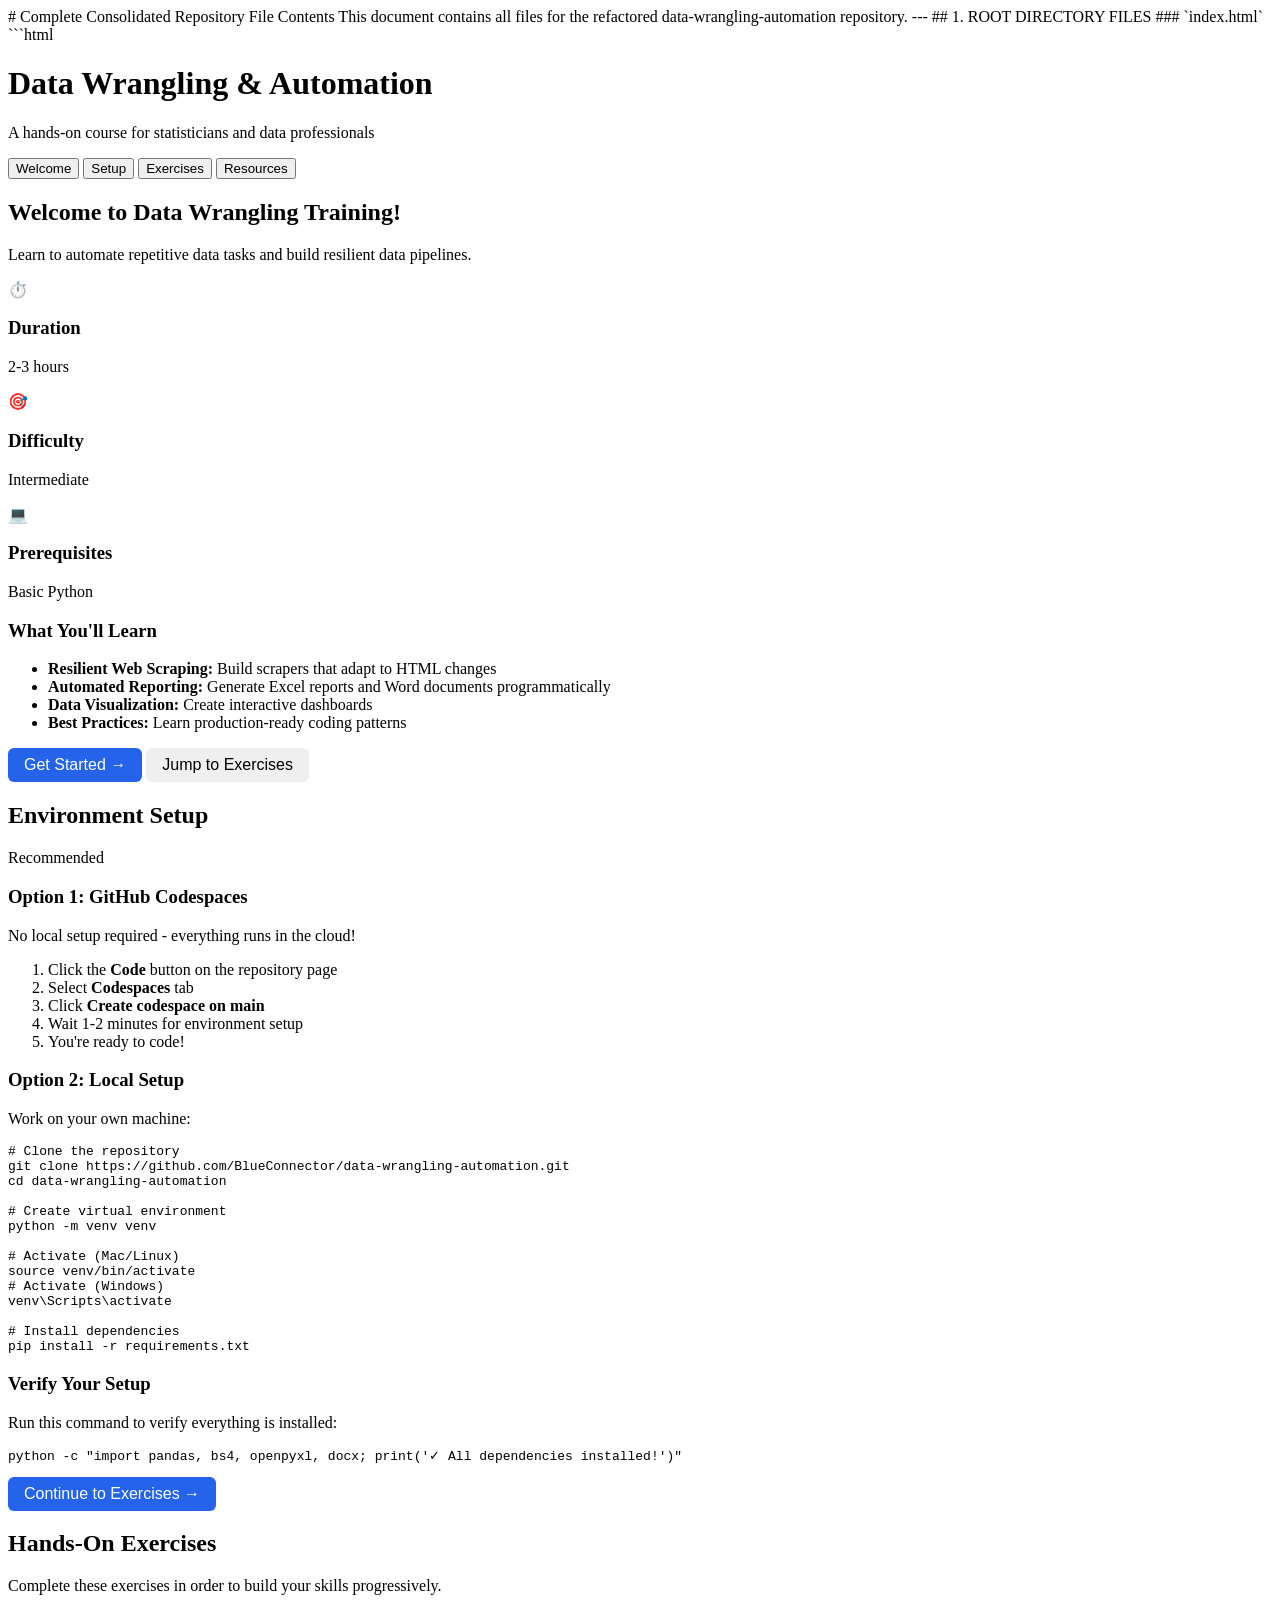
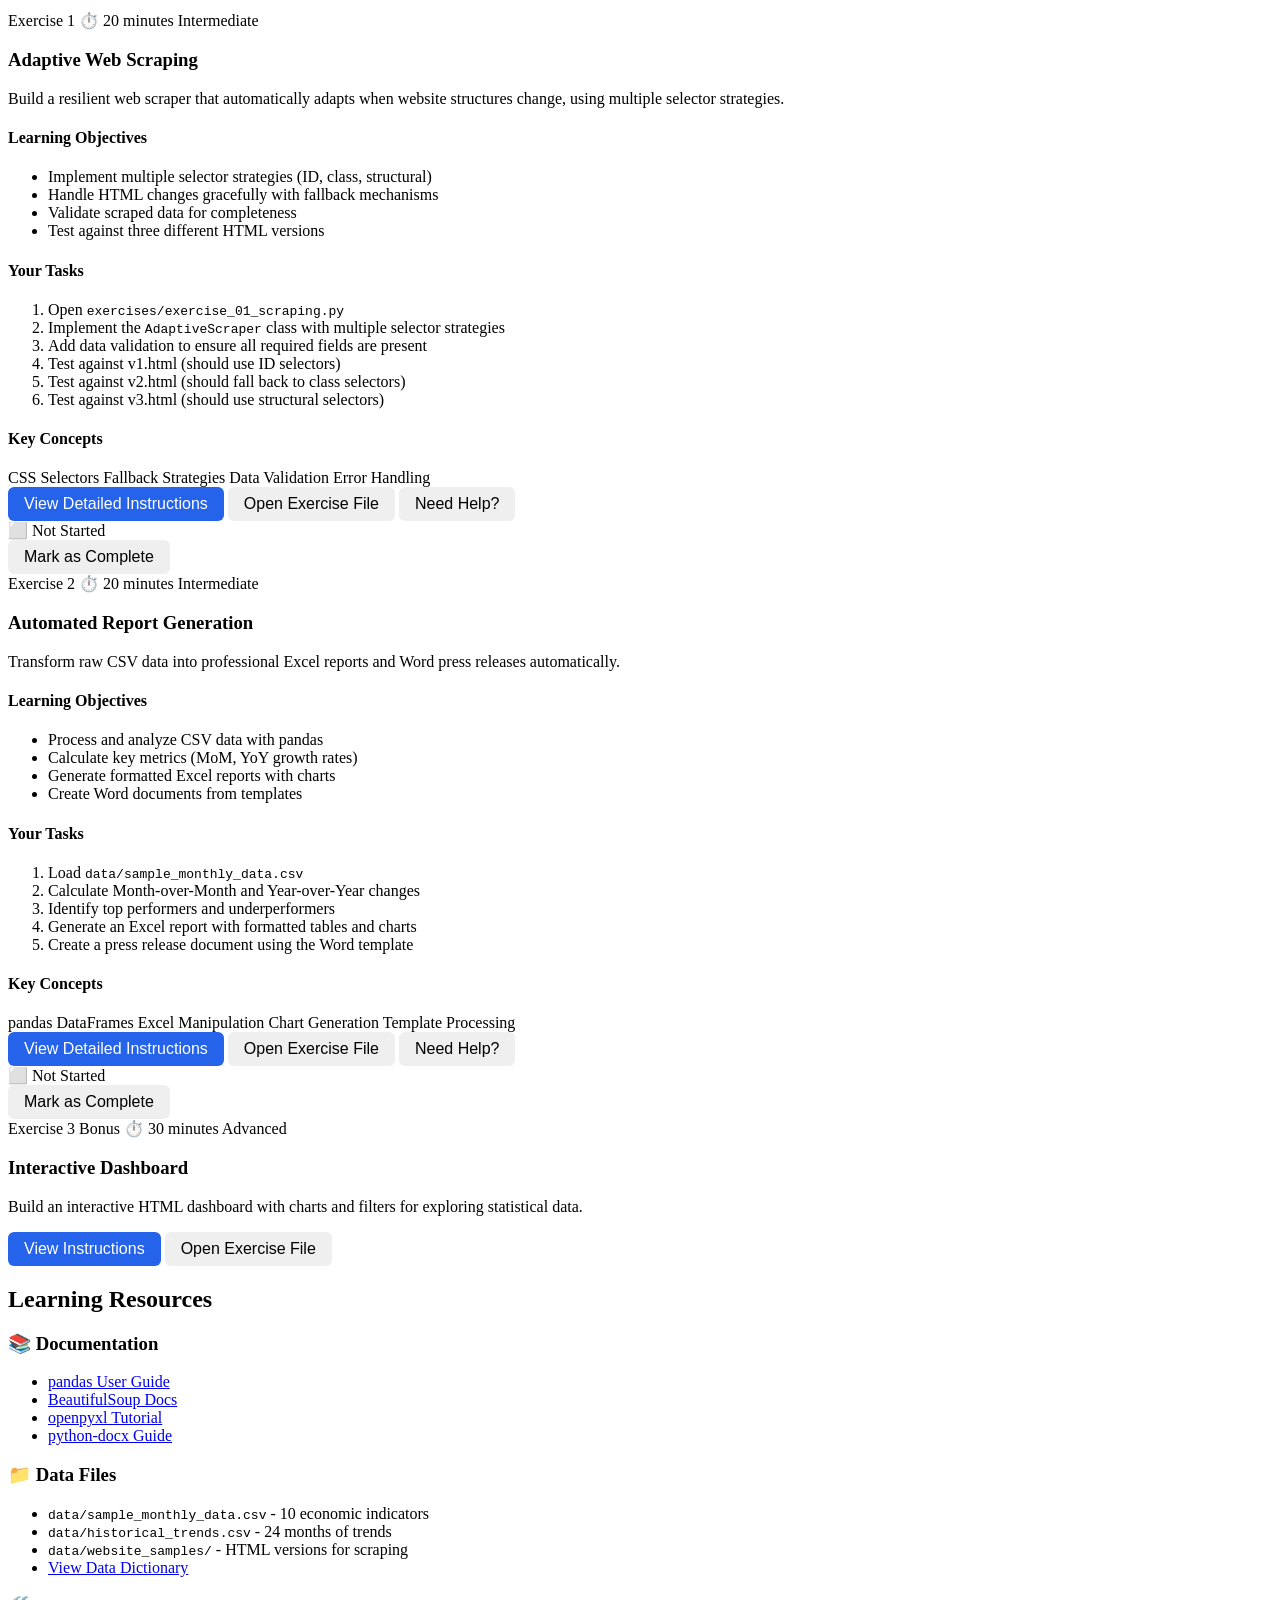
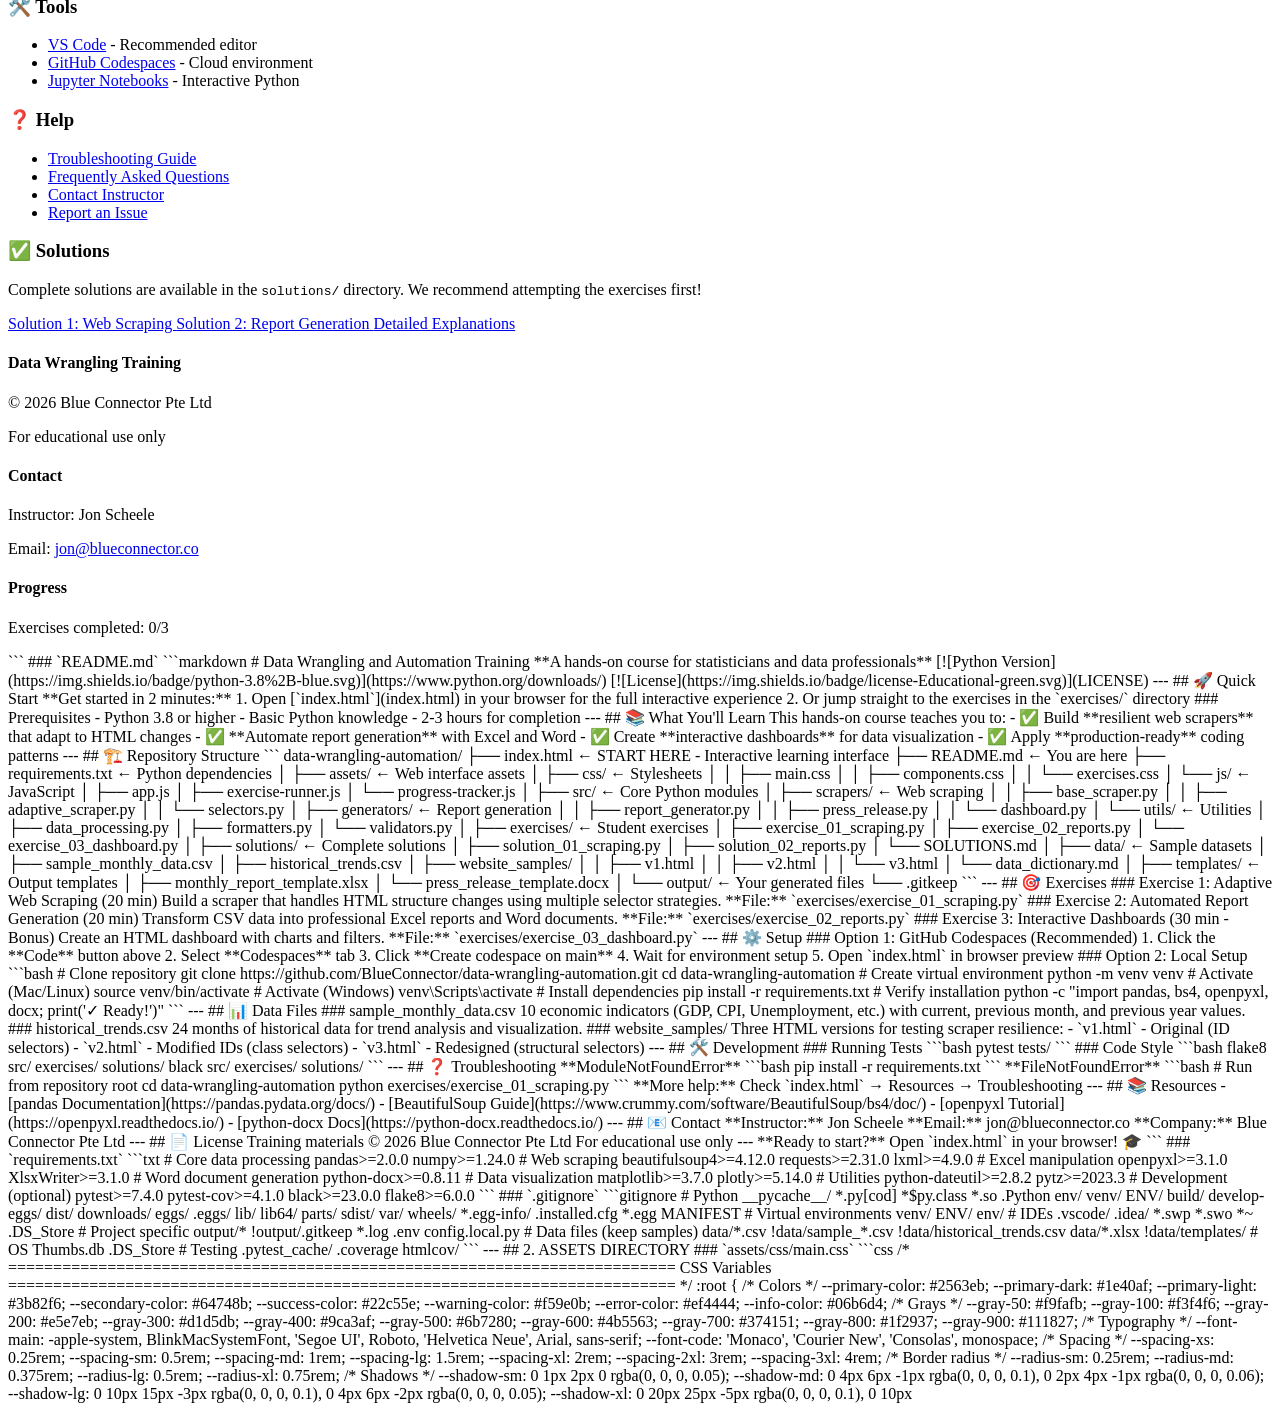
==== index.html @ 57c596ea "Updated file structure, added web page to walk through exercises" ====
# Complete Consolidated Repository File Contents

This document contains all files for the refactored data-wrangling-automation repository.

---

## 1. ROOT DIRECTORY FILES

### `index.html`
```html
<!DOCTYPE html>
<html lang="en">
<head>
    <meta charset="UTF-8">
    <meta name="viewport" content="width=device-width, initial-scale=1.0">
    <title>Data Wrangling Training | Blue Connector</title>
    <link rel="stylesheet" href="assets/css/main.css">
    <link rel="stylesheet" href="assets/css/components.css">
    <link rel="stylesheet" href="assets/css/exercises.css">
</head>
<body>
    <header class="header">
        <div class="container">
            <div class="header-content">
                <h1 class="header-title">Data Wrangling & Automation</h1>
                <p class="header-subtitle">A hands-on course for statisticians and data professionals</p>
            </div>
            <nav class="header-nav">
                <button class="nav-btn active" data-section="welcome">Welcome</button>
                <button class="nav-btn" data-section="setup">Setup</button>
                <button class="nav-btn" data-section="exercises">Exercises</button>
                <button class="nav-btn" data-section="resources">Resources</button>
            </nav>
        </div>
    </header>

    <main class="main-content">
        <div class="container">
            <!-- Welcome Section -->
            <section id="welcome" class="content-section active">
                <div class="welcome-hero">
                    <h2>Welcome to Data Wrangling Training!</h2>
                    <p class="lead">Learn to automate repetitive data tasks and build resilient data pipelines.</p>
                </div>

                <div class="info-cards">
                    <div class="info-card">
                        <div class="info-icon">⏱️</div>
                        <h3>Duration</h3>
                        <p>2-3 hours</p>
                    </div>
                    <div class="info-card">
                        <div class="info-icon">🎯</div>
                        <h3>Difficulty</h3>
                        <p>Intermediate</p>
                    </div>
                    <div class="info-card">
                        <div class="info-icon">💻</div>
                        <h3>Prerequisites</h3>
                        <p>Basic Python</p>
                    </div>
                </div>

                <div class="learning-objectives">
                    <h3>What You'll Learn</h3>
                    <ul>
                        <li><strong>Resilient Web Scraping:</strong> Build scrapers that adapt to HTML changes</li>
                        <li><strong>Automated Reporting:</strong> Generate Excel reports and Word documents programmatically</li>
                        <li><strong>Data Visualization:</strong> Create interactive dashboards</li>
                        <li><strong>Best Practices:</strong> Learn production-ready coding patterns</li>
                    </ul>
                </div>

                <div class="cta-buttons">
                    <button class="btn btn-primary" onclick="showSection('setup')">Get Started →</button>
                    <button class="btn btn-secondary" onclick="showSection('exercises')">Jump to Exercises</button>
                </div>
            </section>

            <!-- Setup Section -->
            <section id="setup" class="content-section">
                <h2>Environment Setup</h2>
                
                <div class="setup-options">
                    <div class="setup-card recommended">
                        <span class="badge">Recommended</span>
                        <h3>Option 1: GitHub Codespaces</h3>
                        <p>No local setup required - everything runs in the cloud!</p>
                        <ol>
                            <li>Click the <strong>Code</strong> button on the repository page</li>
                            <li>Select <strong>Codespaces</strong> tab</li>
                            <li>Click <strong>Create codespace on main</strong></li>
                            <li>Wait 1-2 minutes for environment setup</li>
                            <li>You're ready to code!</li>
                        </ol>
                    </div>

                    <div class="setup-card">
                        <h3>Option 2: Local Setup</h3>
                        <p>Work on your own machine:</p>
                        <div class="code-block">
                            <pre><code># Clone the repository
git clone https://github.com/BlueConnector/data-wrangling-automation.git
cd data-wrangling-automation

# Create virtual environment
python -m venv venv

# Activate (Mac/Linux)
source venv/bin/activate
# Activate (Windows)
venv\Scripts\activate

# Install dependencies
pip install -r requirements.txt</code></pre>
                        </div>
                    </div>
                </div>

                <div class="verification">
                    <h3>Verify Your Setup</h3>
                    <p>Run this command to verify everything is installed:</p>
                    <div class="code-block">
                        <pre><code>python -c "import pandas, bs4, openpyxl, docx; print('✓ All dependencies installed!')"</code></pre>
                    </div>
                </div>

                <button class="btn btn-primary" onclick="showSection('exercises')">Continue to Exercises →</button>
            </section>

            <!-- Exercises Section -->
            <section id="exercises" class="content-section">
                <h2>Hands-On Exercises</h2>
                <p class="section-intro">Complete these exercises in order to build your skills progressively.</p>

                <!-- Exercise 1 -->
                <div class="exercise-card" id="exercise-1">
                    <div class="exercise-header">
                        <div class="exercise-meta">
                            <span class="exercise-number">Exercise 1</span>
                            <span class="exercise-duration">⏱️ 20 minutes</span>
                            <span class="difficulty-badge intermediate">Intermediate</span>
                        </div>
                        <h3>Adaptive Web Scraping</h3>
                    </div>

                    <div class="exercise-body">
                        <p class="exercise-description">
                            Build a resilient web scraper that automatically adapts when website structures change, 
                            using multiple selector strategies.
                        </p>

                        <div class="learning-objectives-box">
                            <h4>Learning Objectives</h4>
                            <ul>
                                <li>Implement multiple selector strategies (ID, class, structural)</li>
                                <li>Handle HTML changes gracefully with fallback mechanisms</li>
                                <li>Validate scraped data for completeness</li>
                                <li>Test against three different HTML versions</li>
                            </ul>
                        </div>

                        <div class="exercise-steps">
                            <h4>Your Tasks</h4>
                            <ol>
                                <li>Open <code>exercises/exercise_01_scraping.py</code></li>
                                <li>Implement the <code>AdaptiveScraper</code> class with multiple selector strategies</li>
                                <li>Add data validation to ensure all required fields are present</li>
                                <li>Test against v1.html (should use ID selectors)</li>
                                <li>Test against v2.html (should fall back to class selectors)</li>
                                <li>Test against v3.html (should use structural selectors)</li>
                            </ol>
                        </div>

                        <div class="key-concepts">
                            <h4>Key Concepts</h4>
                            <div class="concept-tags">
                                <span class="concept-tag">CSS Selectors</span>
                                <span class="concept-tag">Fallback Strategies</span>
                                <span class="concept-tag">Data Validation</span>
                                <span class="concept-tag">Error Handling</span>
                            </div>
                        </div>

                        <div class="exercise-actions">
                            <button class="btn btn-primary" onclick="toggleExerciseDetails(1)">
                                View Detailed Instructions
                            </button>
                            <button class="btn btn-secondary" onclick="openFile('exercises/exercise_01_scraping.py')">
                                Open Exercise File
                            </button>
                            <button class="btn btn-ghost" onclick="showHints(1)">
                                Need Help?
                            </button>
                        </div>

                        <div class="exercise-details" id="exercise-1-details" style="display: none;">
                            <h4>Detailed Instructions</h4>
                            <p><strong>Step 1: Understanding the Problem</strong></p>
                            <p>Websites change their HTML structure frequently. Your scraper needs to handle these changes without breaking.</p>
                            
                            <p><strong>Step 2: Selector Hierarchy</strong></p>
                            <ul>
                                <li><strong>Primary:</strong> ID selectors (most specific, e.g., <code>#gdp-value</code>)</li>
                                <li><strong>Secondary:</strong> Class selectors (e.g., <code>.metric-value[data-metric="gdp"]</code>)</li>
                                <li><strong>Tertiary:</strong> Structural selectors (e.g., <code>table tr:nth-child(1) td:nth-child(2)</code>)</li>
                            </ul>

                            <p><strong>Step 3: Implementation Pattern</strong></p>
                            <div class="code-block">
                                <pre><code>for strategy in self.strategies:
    try:
        data = strategy.extract(soup)
        if self.validate(data):
            return data
    except Exception:
        continue
raise ValueError("All strategies failed")</code></pre>
                            </div>
                        </div>

                        <div class="hints-panel" id="hints-1" style="display: none;">
                            <h4>💡 Hints</h4>
                            <div class="hint">
                                <strong>Hint 1:</strong> Use BeautifulSoup's <code>select_one()</code> method for CSS selectors
                            </div>
                            <div class="hint">
                                <strong>Hint 2:</strong> Store strategies in a list and iterate through them
                            </div>
                            <div class="hint">
                                <strong>Hint 3:</strong> Validation should check that all required fields have non-empty values
                            </div>
                        </div>
                    </div>

                    <div class="exercise-footer">
                        <div class="progress-indicator">
                            <span class="status-icon">⬜</span>
                            <span class="status-text">Not Started</span>
                        </div>
                        <button class="btn btn-sm" onclick="markComplete(1)">Mark as Complete</button>
                    </div>
                </div>

                <!-- Exercise 2 -->
                <div class="exercise-card" id="exercise-2">
                    <div class="exercise-header">
                        <div class="exercise-meta">
                            <span class="exercise-number">Exercise 2</span>
                            <span class="exercise-duration">⏱️ 20 minutes</span>
                            <span class="difficulty-badge intermediate">Intermediate</span>
                        </div>
                        <h3>Automated Report Generation</h3>
                    </div>

                    <div class="exercise-body">
                        <p class="exercise-description">
                            Transform raw CSV data into professional Excel reports and Word press releases automatically.
                        </p>

                        <div class="learning-objectives-box">
                            <h4>Learning Objectives</h4>
                            <ul>
                                <li>Process and analyze CSV data with pandas</li>
                                <li>Calculate key metrics (MoM, YoY growth rates)</li>
                                <li>Generate formatted Excel reports with charts</li>
                                <li>Create Word documents from templates</li>
                            </ul>
                        </div>

                        <div class="exercise-steps">
                            <h4>Your Tasks</h4>
                            <ol>
                                <li>Load <code>data/sample_monthly_data.csv</code></li>
                                <li>Calculate Month-over-Month and Year-over-Year changes</li>
                                <li>Identify top performers and underperformers</li>
                                <li>Generate an Excel report with formatted tables and charts</li>
                                <li>Create a press release document using the Word template</li>
                            </ol>
                        </div>

                        <div class="key-concepts">
                            <h4>Key Concepts</h4>
                            <div class="concept-tags">
                                <span class="concept-tag">pandas DataFrames</span>
                                <span class="concept-tag">Excel Manipulation</span>
                                <span class="concept-tag">Chart Generation</span>
                                <span class="concept-tag">Template Processing</span>
                            </div>
                        </div>

                        <div class="exercise-actions">
                            <button class="btn btn-primary" onclick="toggleExerciseDetails(2)">
                                View Detailed Instructions
                            </button>
                            <button class="btn btn-secondary" onclick="openFile('exercises/exercise_02_reports.py')">
                                Open Exercise File
                            </button>
                            <button class="btn btn-ghost" onclick="showHints(2)">
                                Need Help?
                            </button>
                        </div>
                    </div>

                    <div class="exercise-footer">
                        <div class="progress-indicator">
                            <span class="status-icon">⬜</span>
                            <span class="status-text">Not Started</span>
                        </div>
                        <button class="btn btn-sm" onclick="markComplete(2)">Mark as Complete</button>
                    </div>
                </div>

                <!-- Exercise 3 (Bonus) -->
                <div class="exercise-card bonus" id="exercise-3">
                    <div class="exercise-header">
                        <div class="exercise-meta">
                            <span class="exercise-number">Exercise 3</span>
                            <span class="badge badge-bonus">Bonus</span>
                            <span class="exercise-duration">⏱️ 30 minutes</span>
                            <span class="difficulty-badge advanced">Advanced</span>
                        </div>
                        <h3>Interactive Dashboard</h3>
                    </div>

                    <div class="exercise-body">
                        <p class="exercise-description">
                            Build an interactive HTML dashboard with charts and filters for exploring statistical data.
                        </p>

                        <div class="exercise-actions">
                            <button class="btn btn-primary" onclick="toggleExerciseDetails(3)">
                                View Instructions
                            </button>
                            <button class="btn btn-secondary" onclick="openFile('exercises/exercise_03_dashboard.py')">
                                Open Exercise File
                            </button>
                        </div>
                    </div>
                </div>
            </section>

            <!-- Resources Section -->
            <section id="resources" class="content-section">
                <h2>Learning Resources</h2>

                <div class="resource-grid">
                    <div class="resource-card">
                        <h3>📚 Documentation</h3>
                        <ul>
                            <li><a href="https://pandas.pydata.org/docs/" target="_blank">pandas User Guide</a></li>
                            <li><a href="https://www.crummy.com/software/BeautifulSoup/bs4/doc/" target="_blank">BeautifulSoup Docs</a></li>
                            <li><a href="https://openpyxl.readthedocs.io/" target="_blank">openpyxl Tutorial</a></li>
                            <li><a href="https://python-docx.readthedocs.io/" target="_blank">python-docx Guide</a></li>
                        </ul>
                    </div>

                    <div class="resource-card">
                        <h3>📁 Data Files</h3>
                        <ul>
                            <li><code>data/sample_monthly_data.csv</code> - 10 economic indicators</li>
                            <li><code>data/historical_trends.csv</code> - 24 months of trends</li>
                            <li><code>data/website_samples/</code> - HTML versions for scraping</li>
                            <li><a href="#" onclick="showDataDictionary()">View Data Dictionary</a></li>
                        </ul>
                    </div>

                    <div class="resource-card">
                        <h3>🛠️ Tools</h3>
                        <ul>
                            <li><a href="https://code.visualstudio.com/" target="_blank">VS Code</a> - Recommended editor</li>
                            <li><a href="https://github.com/features/codespaces" target="_blank">GitHub Codespaces</a> - Cloud environment</li>
                            <li><a href="https://jupyter.org/" target="_blank">Jupyter Notebooks</a> - Interactive Python</li>
                        </ul>
                    </div>

                    <div class="resource-card">
                        <h3>❓ Help</h3>
                        <ul>
                            <li><a href="#" onclick="showTroubleshooting()">Troubleshooting Guide</a></li>
                            <li><a href="#" onclick="showFAQ()">Frequently Asked Questions</a></li>
                            <li><a href="mailto:jon@blueconnector.co">Contact Instructor</a></li>
                            <li><a href="https://github.com/BlueConnector/data-wrangling-automation/issues" target="_blank">Report an Issue</a></li>
                        </ul>
                    </div>
                </div>

                <div class="solutions-section">
                    <h3>✅ Solutions</h3>
                    <p>Complete solutions are available in the <code>solutions/</code> directory. We recommend attempting the exercises first!</p>
                    <div class="solution-links">
                        <a href="#" onclick="openFile('solutions/solution_01_scraping.py')" class="solution-link">
                            Solution 1: Web Scraping
                        </a>
                        <a href="#" onclick="openFile('solutions/solution_02_reports.py')" class="solution-link">
                            Solution 2: Report Generation
                        </a>
                        <a href="#" onclick="openFile('solutions/SOLUTIONS.md')" class="solution-link">
                            Detailed Explanations
                        </a>
                    </div>
                </div>
            </section>
        </div>
    </main>

    <footer class="footer">
        <div class="container">
            <div class="footer-content">
                <div class="footer-section">
                    <h4>Data Wrangling Training</h4>
                    <p>© 2026 Blue Connector Pte Ltd</p>
                    <p>For educational use only</p>
                </div>
                <div class="footer-section">
                    <h4>Contact</h4>
                    <p>Instructor: Jon Scheele</p>
                    <p>Email: <a href="mailto:jon@blueconnector.co">jon@blueconnector.co</a></p>
                </div>
                <div class="footer-section">
                    <h4>Progress</h4>
                    <div class="progress-summary" id="progress-summary">
                        <p>Exercises completed: <span id="completed-count">0</span>/3</p>
                    </div>
                </div>
            </div>
        </div>
    </footer>

    <script src="assets/js/app.js"></script>
    <script src="assets/js/exercise-runner.js"></script>
    <script src="assets/js/progress-tracker.js"></script>
</body>
</html>
```

### `README.md`
```markdown
# Data Wrangling and Automation Training

**A hands-on course for statisticians and data professionals**

[![Python Version](https://img.shields.io/badge/python-3.8%2B-blue.svg)](https://www.python.org/downloads/)
[![License](https://img.shields.io/badge/license-Educational-green.svg)](LICENSE)

---

## 🚀 Quick Start

**Get started in 2 minutes:**

1. Open [`index.html`](index.html) in your browser for the full interactive experience
2. Or jump straight to the exercises in the `exercises/` directory

### Prerequisites
- Python 3.8 or higher
- Basic Python knowledge
- 2-3 hours for completion

---

## 📚 What You'll Learn

This hands-on course teaches you to:

- ✅ Build **resilient web scrapers** that adapt to HTML changes
- ✅ **Automate report generation** with Excel and Word
- ✅ Create **interactive dashboards** for data visualization
- ✅ Apply **production-ready** coding patterns

---

## 🏗️ Repository Structure

```
data-wrangling-automation/
├── index.html              ← START HERE - Interactive learning interface
├── README.md               ← You are here
├── requirements.txt        ← Python dependencies
│
├── assets/                 ← Web interface assets
│   ├── css/               ← Stylesheets
│   │   ├── main.css
│   │   ├── components.css
│   │   └── exercises.css
│   └── js/                ← JavaScript
│       ├── app.js
│       ├── exercise-runner.js
│       └── progress-tracker.js
│
├── src/                    ← Core Python modules
│   ├── scrapers/          ← Web scraping
│   │   ├── base_scraper.py
│   │   ├── adaptive_scraper.py
│   │   └── selectors.py
│   ├── generators/        ← Report generation
│   │   ├── report_generator.py
│   │   ├── press_release.py
│   │   └── dashboard.py
│   └── utils/             ← Utilities
│       ├── data_processing.py
│       ├── formatters.py
│       └── validators.py
│
├── exercises/              ← Student exercises
│   ├── exercise_01_scraping.py
│   ├── exercise_02_reports.py
│   └── exercise_03_dashboard.py
│
├── solutions/              ← Complete solutions
│   ├── solution_01_scraping.py
│   ├── solution_02_reports.py
│   └── SOLUTIONS.md
│
├── data/                   ← Sample datasets
│   ├── sample_monthly_data.csv
│   ├── historical_trends.csv
│   ├── website_samples/
│   │   ├── v1.html
│   │   ├── v2.html
│   │   └── v3.html
│   └── data_dictionary.md
│
├── templates/              ← Output templates
│   ├── monthly_report_template.xlsx
│   └── press_release_template.docx
│
└── output/                 ← Your generated files
    └── .gitkeep
```

---

## 🎯 Exercises

### Exercise 1: Adaptive Web Scraping (20 min)
Build a scraper that handles HTML structure changes using multiple selector strategies.

**File:** `exercises/exercise_01_scraping.py`

### Exercise 2: Automated Report Generation (20 min)
Transform CSV data into professional Excel reports and Word documents.

**File:** `exercises/exercise_02_reports.py`

### Exercise 3: Interactive Dashboards (30 min - Bonus)
Create an HTML dashboard with charts and filters.

**File:** `exercises/exercise_03_dashboard.py`

---

## ⚙️ Setup

### Option 1: GitHub Codespaces (Recommended)

1. Click the **Code** button above
2. Select **Codespaces** tab
3. Click **Create codespace on main**
4. Wait for environment setup
5. Open `index.html` in browser preview

### Option 2: Local Setup

```bash
# Clone repository
git clone https://github.com/BlueConnector/data-wrangling-automation.git
cd data-wrangling-automation

# Create virtual environment
python -m venv venv

# Activate (Mac/Linux)
source venv/bin/activate
# Activate (Windows)
venv\Scripts\activate

# Install dependencies
pip install -r requirements.txt

# Verify installation
python -c "import pandas, bs4, openpyxl, docx; print('✓ Ready!')"
```

---

## 📊 Data Files

### sample_monthly_data.csv
10 economic indicators (GDP, CPI, Unemployment, etc.) with current, previous month, and previous year values.

### historical_trends.csv
24 months of historical data for trend analysis and visualization.

### website_samples/
Three HTML versions for testing scraper resilience:
- `v1.html` - Original (ID selectors)
- `v2.html` - Modified IDs (class selectors)
- `v3.html` - Redesigned (structural selectors)

---

## 🛠️ Development

### Running Tests
```bash
pytest tests/
```

### Code Style
```bash
flake8 src/ exercises/ solutions/
black src/ exercises/ solutions/
```

---

## ❓ Troubleshooting

**ModuleNotFoundError**
```bash
pip install -r requirements.txt
```

**FileNotFoundError**
```bash
# Run from repository root
cd data-wrangling-automation
python exercises/exercise_01_scraping.py
```

**More help:** Check `index.html` → Resources → Troubleshooting

---

## 📚 Resources

- [pandas Documentation](https://pandas.pydata.org/docs/)
- [BeautifulSoup Guide](https://www.crummy.com/software/BeautifulSoup/bs4/doc/)
- [openpyxl Tutorial](https://openpyxl.readthedocs.io/)
- [python-docx Docs](https://python-docx.readthedocs.io/)

---

## 📧 Contact

**Instructor:** Jon Scheele  
**Email:** jon@blueconnector.co  
**Company:** Blue Connector Pte Ltd

---

## 📄 License

Training materials © 2026 Blue Connector Pte Ltd  
For educational use only

---

**Ready to start?** Open `index.html` in your browser! 🎓
```

### `requirements.txt`
```txt
# Core data processing
pandas>=2.0.0
numpy>=1.24.0

# Web scraping
beautifulsoup4>=4.12.0
requests>=2.31.0
lxml>=4.9.0

# Excel manipulation
openpyxl>=3.1.0
XlsxWriter>=3.1.0

# Word document generation
python-docx>=0.8.11

# Data visualization
matplotlib>=3.7.0
plotly>=5.14.0

# Utilities
python-dateutil>=2.8.2
pytz>=2023.3

# Development (optional)
pytest>=7.4.0
pytest-cov>=4.1.0
black>=23.0.0
flake8>=6.0.0
```

### `.gitignore`
```gitignore
# Python
__pycache__/
*.py[cod]
*$py.class
*.so
.Python
env/
venv/
ENV/
build/
develop-eggs/
dist/
downloads/
eggs/
.eggs/
lib/
lib64/
parts/
sdist/
var/
wheels/
*.egg-info/
.installed.cfg
*.egg
MANIFEST

# Virtual environments
venv/
ENV/
env/

# IDEs
.vscode/
.idea/
*.swp
*.swo
*~
.DS_Store

# Project specific
output/*
!output/.gitkeep
*.log
.env
config.local.py

# Data files (keep samples)
data/*.csv
!data/sample_*.csv
!data/historical_trends.csv
data/*.xlsx
!data/templates/

# OS
Thumbs.db
.DS_Store

# Testing
.pytest_cache/
.coverage
htmlcov/
```

---

## 2. ASSETS DIRECTORY

### `assets/css/main.css`
```css
/* ==========================================================================
   CSS Variables
   ========================================================================== */

:root {
    /* Colors */
    --primary-color: #2563eb;
    --primary-dark: #1e40af;
    --primary-light: #3b82f6;
    --secondary-color: #64748b;
    --success-color: #22c55e;
    --warning-color: #f59e0b;
    --error-color: #ef4444;
    --info-color: #06b6d4;
    
    /* Grays */
    --gray-50: #f9fafb;
    --gray-100: #f3f4f6;
    --gray-200: #e5e7eb;
    --gray-300: #d1d5db;
    --gray-400: #9ca3af;
    --gray-500: #6b7280;
    --gray-600: #4b5563;
    --gray-700: #374151;
    --gray-800: #1f2937;
    --gray-900: #111827;
    
    /* Typography */
    --font-main: -apple-system, BlinkMacSystemFont, 'Segoe UI', Roboto, 'Helvetica Neue', Arial, sans-serif;
    --font-code: 'Monaco', 'Courier New', 'Consolas', monospace;
    
    /* Spacing */
    --spacing-xs: 0.25rem;
    --spacing-sm: 0.5rem;
    --spacing-md: 1rem;
    --spacing-lg: 1.5rem;
    --spacing-xl: 2rem;
    --spacing-2xl: 3rem;
    --spacing-3xl: 4rem;
    
    /* Border radius */
    --radius-sm: 0.25rem;
    --radius-md: 0.375rem;
    --radius-lg: 0.5rem;
    --radius-xl: 0.75rem;
    
    /* Shadows */
    --shadow-sm: 0 1px 2px 0 rgba(0, 0, 0, 0.05);
    --shadow-md: 0 4px 6px -1px rgba(0, 0, 0, 0.1), 0 2px 4px -1px rgba(0, 0, 0, 0.06);
    --shadow-lg: 0 10px 15px -3px rgba(0, 0, 0, 0.1), 0 4px 6px -2px rgba(0, 0, 0, 0.05);
    --shadow-xl: 0 20px 25px -5px rgba(0, 0, 0, 0.1), 0 10px
---- assets/css/main.css ----
/* ==========================================================================
   CSS Variables
   ========================================================================== */

:root {
    /* Colors */
    --primary-color: #2563eb;
    --primary-dark: #1e40af;
    --primary-light: #3b82f6;
    --secondary-color: #64748b;
    --success-color: #22c55e;
    --warning-color: #f59e0b;
    --error-color: #ef4444;
    --info-color: #06b6d4;
    
    /* Grays */
    --gray-50: #f9fafb;
    --gray-100: #f3f4f6;
    --gray-200: #e5e7eb;
    --gray-300: #d1d5db;
    --gray-400: #9ca3af;
    --gray-500: #6b7280;
    --gray-600: #4b5563;
    --gray-700: #374151;
    --gray-800: #1f2937;
    --gray-900: #111827;
    
    /* Typography */
    --font-main: -apple-system, BlinkMacSystemFont, 'Segoe UI', Roboto, 'Helvetica Neue', Arial, sans-serif;
    --font-code: 'Monaco', 'Courier New', 'Consolas', monospace;
    
    /* Spacing */
    --spacing-xs: 0.25rem;
    --spacing-sm: 0.5rem;
    --spacing-md: 1rem;
    --spacing-lg: 1.5rem;
    --spacing-xl: 2rem;
    --spacing-2xl: 3rem;
    --spacing-3xl: 4rem;
    
    /* Border radius */
    --radius-sm: 0.25rem;
    --radius-md: 0.375rem;
    --radius-lg: 0.5rem;
    --radius-xl: 0.75rem;
    
    /* Shadows */
    --shadow-sm: 0 1px 2px 0 rgba(0, 0, 0, 0.05);
    --shadow-md: 0 4px 6px -1px rgba(0, 0, 0, 0.1), 0 2px 4px -1px rgba(0, 0, 0, 0.06);
    --shadow-lg: 0 10px 15px -3px rgba(0, 0, 0, 0.1), 0 4px 6px -2px rgba(0, 0, 0, 0.05);
    --shadow-xl: 0 20px 25px -5px rgba(0, 0, 0, 0.1), 0 10px
---- assets/css/components.css ----
/* Reusable components */

/* Buttons */
.btn {
    display: inline-block;
    padding: 0.5rem 1rem;
    border: none;
    border-radius: var(--radius-md);
    cursor: pointer;
    font-size: 1rem;
    text-decoration: none;
    transition: all 0.2s;
}

.btn-primary {
    background-color: var(--primary-color);
    color: white;
}

.btn-primary:hover {
    background-color: var(--primary-dark);
}

/* Cards */
.card {
    background: white;
    border-radius: var(--radius-lg);
    box-shadow: var(--shadow-md);
    padding: 1.5rem;
    margin-bottom: 1rem;
}

/* Navigation */
.nav {
    display: flex;
    gap: 1rem;
    margin-bottom: 2rem;
}
---- assets/css/exercises.css ----
/* Exercise-specific styles */

/* Exercise container */
.exercise-container {
    max-width: 800px;
    margin: 0 auto;
}

/* Code editor */
.code-editor {
    border: 1px solid #ddd;
    border-radius: var(--radius-md);
    font-family: 'Monaco', monospace;
    padding: 1rem;
    min-height: 200px;
    margin: 1rem 0;
}

/* Output area */
.output-area {
    background: #f8f9fa;
    border: 1px solid #ddd;
    border-radius: var(--radius-md);
    padding: 1rem;
    margin: 1rem 0;
    font-family: 'Monaco', monospace;
    white-space: pre-wrap;
}

/* Progress indicators */
.progress-bar {
    width: 100%;
    height: 8px;
    background: #e5e7eb;
    border-radius: var(--radius-sm);
    overflow: hidden;
}

.progress-fill {
    height: 100%;
    background: var(--primary-color);
    transition: width 0.3s;
}
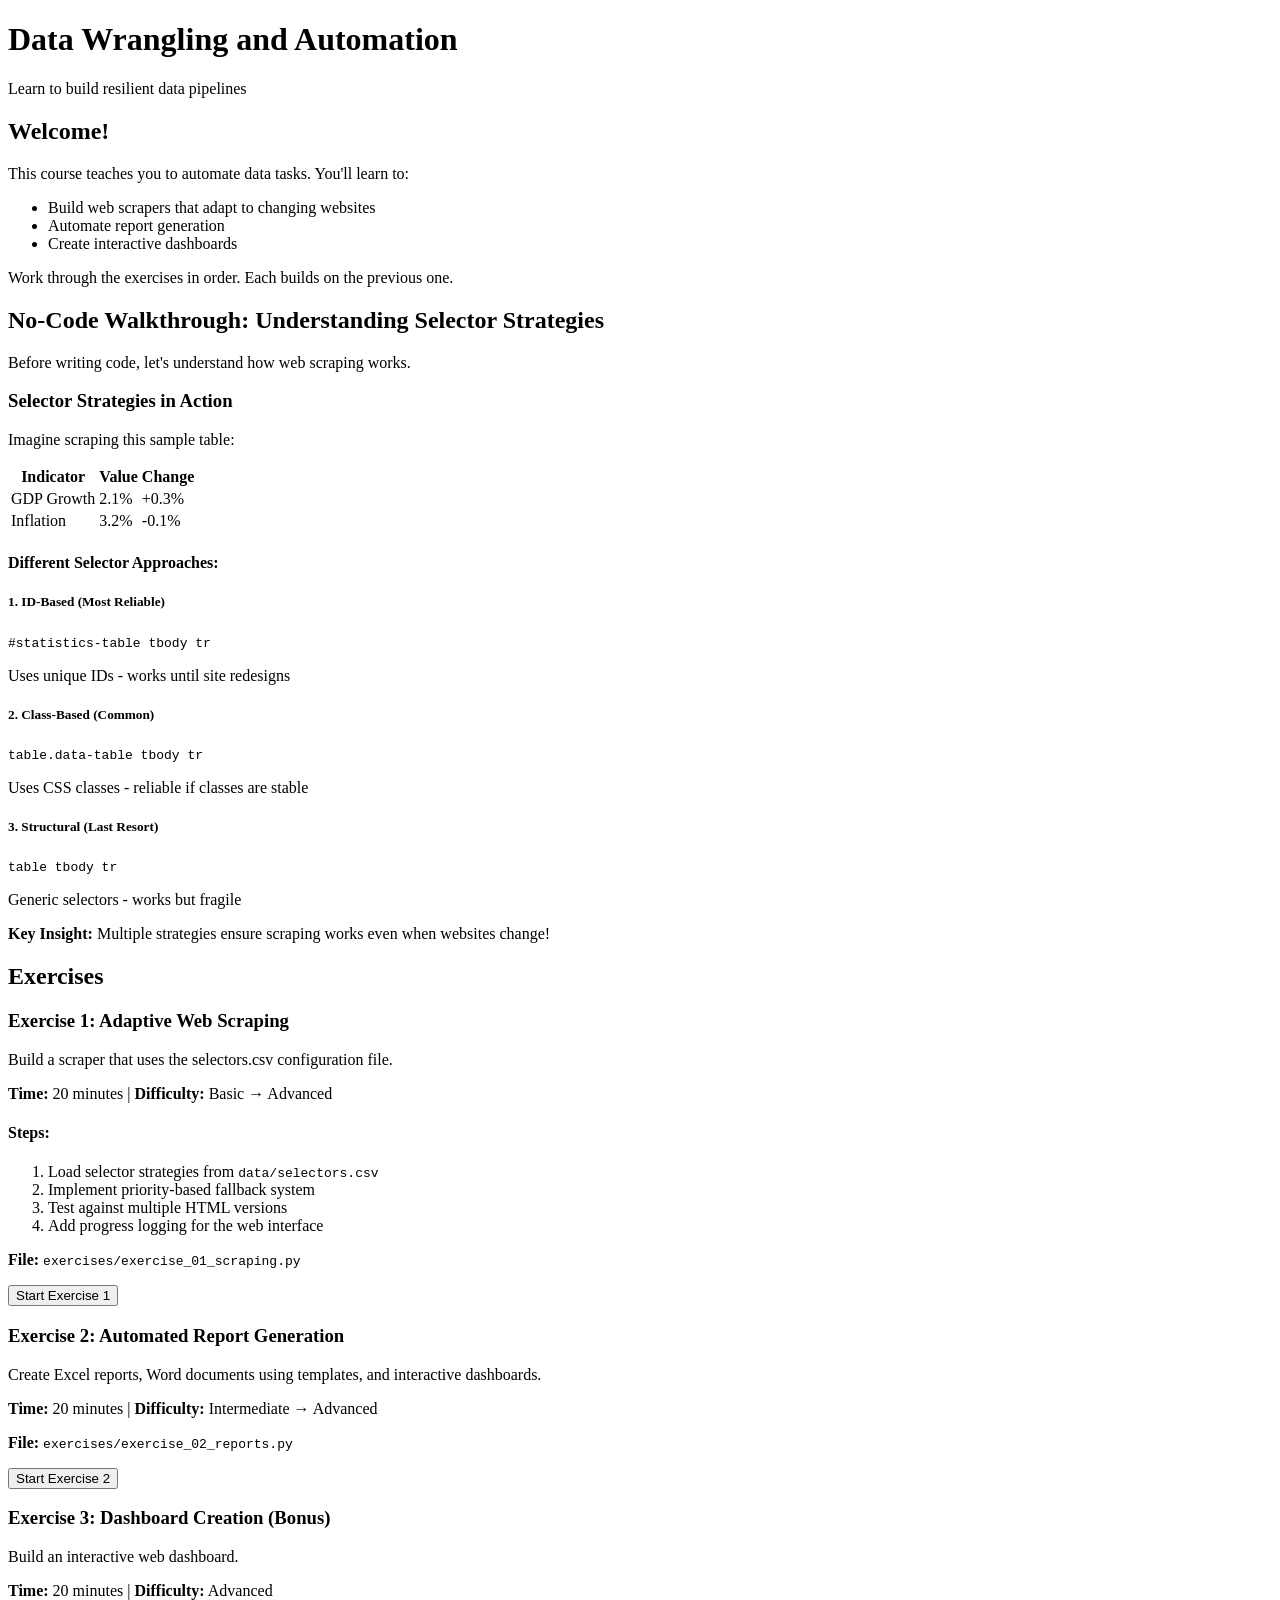
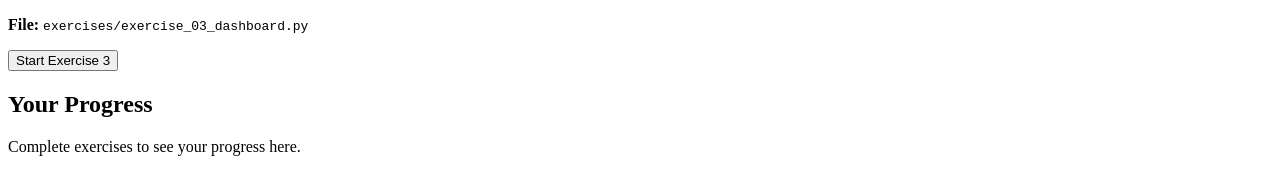
==== commit 5f01f355: "Cleaned up and improved web page explaining exercises" ====
--- a/index.html
+++ b/index.html
@@ -1,817 +1,114 @@
-# Complete Consolidated Repository File Contents
-
-This document contains all files for the refactored data-wrangling-automation repository.
-
----
-
-## 1. ROOT DIRECTORY FILES
-
-### `index.html`
-```html
 <!DOCTYPE html>
 <html lang="en">
 <head>
     <meta charset="UTF-8">
     <meta name="viewport" content="width=device-width, initial-scale=1.0">
-    <title>Data Wrangling Training | Blue Connector</title>
+    <title>Data Wrangling and Automation Course</title>
     <link rel="stylesheet" href="assets/css/main.css">
     <link rel="stylesheet" href="assets/css/components.css">
     <link rel="stylesheet" href="assets/css/exercises.css">
 </head>
 <body>
-    <header class="header">
-        <div class="container">
-            <div class="header-content">
-                <h1 class="header-title">Data Wrangling & Automation</h1>
-                <p class="header-subtitle">A hands-on course for statisticians and data professionals</p>
-            </div>
-            <nav class="header-nav">
-                <button class="nav-btn active" data-section="welcome">Welcome</button>
-                <button class="nav-btn" data-section="setup">Setup</button>
-                <button class="nav-btn" data-section="exercises">Exercises</button>
-                <button class="nav-btn" data-section="resources">Resources</button>
-            </nav>
-        </div>
+    <header>
+        <h1>Data Wrangling and Automation</h1>
+        <p>Learn to build resilient data pipelines</p>
     </header>
 
-    <main class="main-content">
-        <div class="container">
-            <!-- Welcome Section -->
-            <section id="welcome" class="content-section active">
-                <div class="welcome-hero">
-                    <h2>Welcome to Data Wrangling Training!</h2>
-                    <p class="lead">Learn to automate repetitive data tasks and build resilient data pipelines.</p>
-                </div>
+    <main>
+        <section id="introduction">
+            <h2>Welcome!</h2>
+            <p>This course teaches you to automate data tasks. You'll learn to:</p>
+            <ul>
+                <li>Build web scrapers that adapt to changing websites</li>
+                <li>Automate report generation</li>
+                <li>Create interactive dashboards</li>
+            </ul>
+            <p>Work through the exercises in order. Each builds on the previous one.</p>
+        </section>
 
-                <div class="info-cards">
-                    <div class="info-card">
-                        <div class="info-icon">⏱️</div>
-                        <h3>Duration</h3>
-                        <p>2-3 hours</p>
+        <section id="selector-walkthrough">
+            <h2>No-Code Walkthrough: Understanding Selector Strategies</h2>
+            <p>Before writing code, let's understand how web scraping works.</p>
+
+            <div class="selector-demo">
+                <h3>Selector Strategies in Action</h3>
+                <p>Imagine scraping this sample table:</p>
+                <table class="sample-table">
+                    <tr><th>Indicator</th><th>Value</th><th>Change</th></tr>
+                    <tr><td>GDP Growth</td><td>2.1%</td><td>+0.3%</td></tr>
+                    <tr><td>Inflation</td><td>3.2%</td><td>-0.1%</td></tr>
+                </table>
+
+                <h4>Different Selector Approaches:</h4>
+                <div class="strategy-examples">
+                    <div class="strategy">
+                        <h5>1. ID-Based (Most Reliable)</h5>
+                        <code>#statistics-table tbody tr</code>
+                        <p>Uses unique IDs - works until site redesigns</p>
                     </div>
-                    <div class="info-card">
-                        <div class="info-icon">🎯</div>
-                        <h3>Difficulty</h3>
-                        <p>Intermediate</p>
+                    <div class="strategy">
+                        <h5>2. Class-Based (Common)</h5>
+                        <code>table.data-table tbody tr</code>
+                        <p>Uses CSS classes - reliable if classes are stable</p>
                     </div>
-                    <div class="info-card">
-                        <div class="info-icon">💻</div>
-                        <h3>Prerequisites</h3>
-                        <p>Basic Python</p>
+                    <div class="strategy">
+                        <h5>3. Structural (Last Resort)</h5>
+                        <code>table tbody tr</code>
+                        <p>Generic selectors - works but fragile</p>
                     </div>
                 </div>
 
-                <div class="learning-objectives">
-                    <h3>What You'll Learn</h3>
-                    <ul>
-                        <li><strong>Resilient Web Scraping:</strong> Build scrapers that adapt to HTML changes</li>
-                        <li><strong>Automated Reporting:</strong> Generate Excel reports and Word documents programmatically</li>
-                        <li><strong>Data Visualization:</strong> Create interactive dashboards</li>
-                        <li><strong>Best Practices:</strong> Learn production-ready coding patterns</li>
-                    </ul>
+                <p><strong>Key Insight:</strong> Multiple strategies ensure scraping works even when websites change!</p>
+            </div>
+        </section>
+
+        <section id="exercises">
+            <h2>Exercises</h2>
+
+            <div class="exercise-card">
+                <h3>Exercise 1: Adaptive Web Scraping</h3>
+                <p>Build a scraper that uses the selectors.csv configuration file.</p>
+                <p><strong>Time:</strong> 20 minutes | <strong>Difficulty:</strong> Basic → Advanced</p>
+                <div class="exercise-steps">
+                    <h4>Steps:</h4>
+                    <ol>
+                        <li>Load selector strategies from <code>data/selectors.csv</code></li>
+                        <li>Implement priority-based fallback system</li>
+                        <li>Test against multiple HTML versions</li>
+                        <li>Add progress logging for the web interface</li>
+                    </ol>
                 </div>
+                <p><strong>File:</strong> <code>exercises/exercise_01_scraping.py</code></p>
+                <button onclick="runExercise(1)">Start Exercise 1</button>
+            </div>
 
-                <div class="cta-buttons">
-                    <button class="btn btn-primary" onclick="showSection('setup')">Get Started →</button>
-                    <button class="btn btn-secondary" onclick="showSection('exercises')">Jump to Exercises</button>
-                </div>
-            </section>
+            <div class="exercise-card">
+                <h3>Exercise 2: Automated Report Generation</h3>
+                <p>Create Excel reports, Word documents using templates, and interactive dashboards.</p>
+                <p><strong>Time:</strong> 20 minutes | <strong>Difficulty:</strong> Intermediate → Advanced</p>
+                <p><strong>File:</strong> <code>exercises/exercise_02_reports.py</code></p>
+                <button onclick="runExercise(2)">Start Exercise 2</button>
+            </div>
 
-            <!-- Setup Section -->
-            <section id="setup" class="content-section">
-                <h2>Environment Setup</h2>
-                
-                <div class="setup-options">
-                    <div class="setup-card recommended">
-                        <span class="badge">Recommended</span>
-                        <h3>Option 1: GitHub Codespaces</h3>
-                        <p>No local setup required - everything runs in the cloud!</p>
-                        <ol>
-                            <li>Click the <strong>Code</strong> button on the repository page</li>
-                            <li>Select <strong>Codespaces</strong> tab</li>
-                            <li>Click <strong>Create codespace on main</strong></li>
-                            <li>Wait 1-2 minutes for environment setup</li>
-                            <li>You're ready to code!</li>
-                        </ol>
-                    </div>
+            <div class="exercise-card">
+                <h3>Exercise 3: Dashboard Creation (Bonus)</h3>
+                <p>Build an interactive web dashboard.</p>
+                <p><strong>Time:</strong> 20 minutes | <strong>Difficulty:</strong> Advanced</p>
+                <p><strong>File:</strong> <code>exercises/exercise_03_dashboard.py</code></p>
+                <button onclick="runExercise(3)">Start Exercise 3</button>
+            </div>
+        </section>
 
-                    <div class="setup-card">
-                        <h3>Option 2: Local Setup</h3>
-                        <p>Work on your own machine:</p>
-                        <div class="code-block">
-                            <pre><code># Clone the repository
-git clone https://github.com/BlueConnector/data-wrangling-automation.git
-cd data-wrangling-automation
-
-# Create virtual environment
-python -m venv venv
-
-# Activate (Mac/Linux)
-source venv/bin/activate
-# Activate (Windows)
-venv\Scripts\activate
-
-# Install dependencies
-pip install -r requirements.txt</code></pre>
-                        </div>
-                    </div>
-                </div>
-
-                <div class="verification">
-                    <h3>Verify Your Setup</h3>
-                    <p>Run this command to verify everything is installed:</p>
-                    <div class="code-block">
-                        <pre><code>python -c "import pandas, bs4, openpyxl, docx; print('✓ All dependencies installed!')"</code></pre>
-                    </div>
-                </div>
-
-                <button class="btn btn-primary" onclick="showSection('exercises')">Continue to Exercises →</button>
-            </section>
-
-            <!-- Exercises Section -->
-            <section id="exercises" class="content-section">
-                <h2>Hands-On Exercises</h2>
-                <p class="section-intro">Complete these exercises in order to build your skills progressively.</p>
-
-                <!-- Exercise 1 -->
-                <div class="exercise-card" id="exercise-1">
-                    <div class="exercise-header">
-                        <div class="exercise-meta">
-                            <span class="exercise-number">Exercise 1</span>
-                            <span class="exercise-duration">⏱️ 20 minutes</span>
-                            <span class="difficulty-badge intermediate">Intermediate</span>
-                        </div>
-                        <h3>Adaptive Web Scraping</h3>
-                    </div>
-
-                    <div class="exercise-body">
-                        <p class="exercise-description">
-                            Build a resilient web scraper that automatically adapts when website structures change, 
-                            using multiple selector strategies.
-                        </p>
-
-                        <div class="learning-objectives-box">
-                            <h4>Learning Objectives</h4>
-                            <ul>
-                                <li>Implement multiple selector strategies (ID, class, structural)</li>
-                                <li>Handle HTML changes gracefully with fallback mechanisms</li>
-                                <li>Validate scraped data for completeness</li>
-                                <li>Test against three different HTML versions</li>
-                            </ul>
-                        </div>
-
-                        <div class="exercise-steps">
-                            <h4>Your Tasks</h4>
-                            <ol>
-                                <li>Open <code>exercises/exercise_01_scraping.py</code></li>
-                                <li>Implement the <code>AdaptiveScraper</code> class with multiple selector strategies</li>
-                                <li>Add data validation to ensure all required fields are present</li>
-                                <li>Test against v1.html (should use ID selectors)</li>
-                                <li>Test against v2.html (should fall back to class selectors)</li>
-                                <li>Test against v3.html (should use structural selectors)</li>
-                            </ol>
-                        </div>
-
-                        <div class="key-concepts">
-                            <h4>Key Concepts</h4>
-                            <div class="concept-tags">
-                                <span class="concept-tag">CSS Selectors</span>
-                                <span class="concept-tag">Fallback Strategies</span>
-                                <span class="concept-tag">Data Validation</span>
-                                <span class="concept-tag">Error Handling</span>
-                            </div>
-                        </div>
-
-                        <div class="exercise-actions">
-                            <button class="btn btn-primary" onclick="toggleExerciseDetails(1)">
-                                View Detailed Instructions
-                            </button>
-                            <button class="btn btn-secondary" onclick="openFile('exercises/exercise_01_scraping.py')">
-                                Open Exercise File
-                            </button>
-                            <button class="btn btn-ghost" onclick="showHints(1)">
-                                Need Help?
-                            </button>
-                        </div>
-
-                        <div class="exercise-details" id="exercise-1-details" style="display: none;">
-                            <h4>Detailed Instructions</h4>
-                            <p><strong>Step 1: Understanding the Problem</strong></p>
-                            <p>Websites change their HTML structure frequently. Your scraper needs to handle these changes without breaking.</p>
-                            
-                            <p><strong>Step 2: Selector Hierarchy</strong></p>
-                            <ul>
-                                <li><strong>Primary:</strong> ID selectors (most specific, e.g., <code>#gdp-value</code>)</li>
-                                <li><strong>Secondary:</strong> Class selectors (e.g., <code>.metric-value[data-metric="gdp"]</code>)</li>
-                                <li><strong>Tertiary:</strong> Structural selectors (e.g., <code>table tr:nth-child(1) td:nth-child(2)</code>)</li>
-                            </ul>
-
-                            <p><strong>Step 3: Implementation Pattern</strong></p>
-                            <div class="code-block">
-                                <pre><code>for strategy in self.strategies:
-    try:
-        data = strategy.extract(soup)
-        if self.validate(data):
-            return data
-    except Exception:
-        continue
-raise ValueError("All strategies failed")</code></pre>
-                            </div>
-                        </div>
-
-                        <div class="hints-panel" id="hints-1" style="display: none;">
-                            <h4>💡 Hints</h4>
-                            <div class="hint">
-                                <strong>Hint 1:</strong> Use BeautifulSoup's <code>select_one()</code> method for CSS selectors
-                            </div>
-                            <div class="hint">
-                                <strong>Hint 2:</strong> Store strategies in a list and iterate through them
-                            </div>
-                            <div class="hint">
-                                <strong>Hint 3:</strong> Validation should check that all required fields have non-empty values
-                            </div>
-                        </div>
-                    </div>
-
-                    <div class="exercise-footer">
-                        <div class="progress-indicator">
-                            <span class="status-icon">⬜</span>
-                            <span class="status-text">Not Started</span>
-                        </div>
-                        <button class="btn btn-sm" onclick="markComplete(1)">Mark as Complete</button>
-                    </div>
-                </div>
-
-                <!-- Exercise 2 -->
-                <div class="exercise-card" id="exercise-2">
-                    <div class="exercise-header">
-                        <div class="exercise-meta">
-                            <span class="exercise-number">Exercise 2</span>
-                            <span class="exercise-duration">⏱️ 20 minutes</span>
-                            <span class="difficulty-badge intermediate">Intermediate</span>
-                        </div>
-                        <h3>Automated Report Generation</h3>
-                    </div>
-
-                    <div class="exercise-body">
-                        <p class="exercise-description">
-                            Transform raw CSV data into professional Excel reports and Word press releases automatically.
-                        </p>
-
-                        <div class="learning-objectives-box">
-                            <h4>Learning Objectives</h4>
-                            <ul>
-                                <li>Process and analyze CSV data with pandas</li>
-                                <li>Calculate key metrics (MoM, YoY growth rates)</li>
-                                <li>Generate formatted Excel reports with charts</li>
-                                <li>Create Word documents from templates</li>
-                            </ul>
-                        </div>
-
-                        <div class="exercise-steps">
-                            <h4>Your Tasks</h4>
-                            <ol>
-                                <li>Load <code>data/sample_monthly_data.csv</code></li>
-                                <li>Calculate Month-over-Month and Year-over-Year changes</li>
-                                <li>Identify top performers and underperformers</li>
-                                <li>Generate an Excel report with formatted tables and charts</li>
-                                <li>Create a press release document using the Word template</li>
-                            </ol>
-                        </div>
-
-                        <div class="key-concepts">
-                            <h4>Key Concepts</h4>
-                            <div class="concept-tags">
-                                <span class="concept-tag">pandas DataFrames</span>
-                                <span class="concept-tag">Excel Manipulation</span>
-                                <span class="concept-tag">Chart Generation</span>
-                                <span class="concept-tag">Template Processing</span>
-                            </div>
-                        </div>
-
-                        <div class="exercise-actions">
-                            <button class="btn btn-primary" onclick="toggleExerciseDetails(2)">
-                                View Detailed Instructions
-                            </button>
-                            <button class="btn btn-secondary" onclick="openFile('exercises/exercise_02_reports.py')">
-                                Open Exercise File
-                            </button>
-                            <button class="btn btn-ghost" onclick="showHints(2)">
-                                Need Help?
-                            </button>
-                        </div>
-                    </div>
-
-                    <div class="exercise-footer">
-                        <div class="progress-indicator">
-                            <span class="status-icon">⬜</span>
-                            <span class="status-text">Not Started</span>
-                        </div>
-                        <button class="btn btn-sm" onclick="markComplete(2)">Mark as Complete</button>
-                    </div>
-                </div>
-
-                <!-- Exercise 3 (Bonus) -->
-                <div class="exercise-card bonus" id="exercise-3">
-                    <div class="exercise-header">
-                        <div class="exercise-meta">
-                            <span class="exercise-number">Exercise 3</span>
-                            <span class="badge badge-bonus">Bonus</span>
-                            <span class="exercise-duration">⏱️ 30 minutes</span>
-                            <span class="difficulty-badge advanced">Advanced</span>
-                        </div>
-                        <h3>Interactive Dashboard</h3>
-                    </div>
-
-                    <div class="exercise-body">
-                        <p class="exercise-description">
-                            Build an interactive HTML dashboard with charts and filters for exploring statistical data.
-                        </p>
-
-                        <div class="exercise-actions">
-                            <button class="btn btn-primary" onclick="toggleExerciseDetails(3)">
-                                View Instructions
-                            </button>
-                            <button class="btn btn-secondary" onclick="openFile('exercises/exercise_03_dashboard.py')">
-                                Open Exercise File
-                            </button>
-                        </div>
-                    </div>
-                </div>
-            </section>
-
-            <!-- Resources Section -->
-            <section id="resources" class="content-section">
-                <h2>Learning Resources</h2>
-
-                <div class="resource-grid">
-                    <div class="resource-card">
-                        <h3>📚 Documentation</h3>
-                        <ul>
-                            <li><a href="https://pandas.pydata.org/docs/" target="_blank">pandas User Guide</a></li>
-                            <li><a href="https://www.crummy.com/software/BeautifulSoup/bs4/doc/" target="_blank">BeautifulSoup Docs</a></li>
-                            <li><a href="https://openpyxl.readthedocs.io/" target="_blank">openpyxl Tutorial</a></li>
-                            <li><a href="https://python-docx.readthedocs.io/" target="_blank">python-docx Guide</a></li>
-                        </ul>
-                    </div>
-
-                    <div class="resource-card">
-                        <h3>📁 Data Files</h3>
-                        <ul>
-                            <li><code>data/sample_monthly_data.csv</code> - 10 economic indicators</li>
-                            <li><code>data/historical_trends.csv</code> - 24 months of trends</li>
-                            <li><code>data/website_samples/</code> - HTML versions for scraping</li>
-                            <li><a href="#" onclick="showDataDictionary()">View Data Dictionary</a></li>
-                        </ul>
-                    </div>
-
-                    <div class="resource-card">
-                        <h3>🛠️ Tools</h3>
-                        <ul>
-                            <li><a href="https://code.visualstudio.com/" target="_blank">VS Code</a> - Recommended editor</li>
-                            <li><a href="https://github.com/features/codespaces" target="_blank">GitHub Codespaces</a> - Cloud environment</li>
-                            <li><a href="https://jupyter.org/" target="_blank">Jupyter Notebooks</a> - Interactive Python</li>
-                        </ul>
-                    </div>
-
-                    <div class="resource-card">
-                        <h3>❓ Help</h3>
-                        <ul>
-                            <li><a href="#" onclick="showTroubleshooting()">Troubleshooting Guide</a></li>
-                            <li><a href="#" onclick="showFAQ()">Frequently Asked Questions</a></li>
-                            <li><a href="mailto:jon@blueconnector.co">Contact Instructor</a></li>
-                            <li><a href="https://github.com/BlueConnector/data-wrangling-automation/issues" target="_blank">Report an Issue</a></li>
-                        </ul>
-                    </div>
-                </div>
-
-                <div class="solutions-section">
-                    <h3>✅ Solutions</h3>
-                    <p>Complete solutions are available in the <code>solutions/</code> directory. We recommend attempting the exercises first!</p>
-                    <div class="solution-links">
-                        <a href="#" onclick="openFile('solutions/solution_01_scraping.py')" class="solution-link">
-                            Solution 1: Web Scraping
-                        </a>
-                        <a href="#" onclick="openFile('solutions/solution_02_reports.py')" class="solution-link">
-                            Solution 2: Report Generation
-                        </a>
-                        <a href="#" onclick="openFile('solutions/SOLUTIONS.md')" class="solution-link">
-                            Detailed Explanations
-                        </a>
-                    </div>
-                </div>
-            </section>
-        </div>
+        <section id="progress">
+            <h2>Your Progress</h2>
+            <div id="progress-display">
+                <p>Complete exercises to see your progress here.</p>
+            </div>
+        </section>
     </main>
-
-    <footer class="footer">
-        <div class="container">
-            <div class="footer-content">
-                <div class="footer-section">
-                    <h4>Data Wrangling Training</h4>
-                    <p>© 2026 Blue Connector Pte Ltd</p>
-                    <p>For educational use only</p>
-                </div>
-                <div class="footer-section">
-                    <h4>Contact</h4>
-                    <p>Instructor: Jon Scheele</p>
-                    <p>Email: <a href="mailto:jon@blueconnector.co">jon@blueconnector.co</a></p>
-                </div>
-                <div class="footer-section">
-                    <h4>Progress</h4>
-                    <div class="progress-summary" id="progress-summary">
-                        <p>Exercises completed: <span id="completed-count">0</span>/3</p>
-                    </div>
-                </div>
-            </div>
-        </div>
-    </footer>
 
     <script src="assets/js/app.js"></script>
     <script src="assets/js/exercise-runner.js"></script>
     <script src="assets/js/progress-tracker.js"></script>
 </body>
-</html>
-```
-
-### `README.md`
-```markdown
-# Data Wrangling and Automation Training
-
-**A hands-on course for statisticians and data professionals**
-
-[![Python Version](https://img.shields.io/badge/python-3.8%2B-blue.svg)](https://www.python.org/downloads/)
-[![License](https://img.shields.io/badge/license-Educational-green.svg)](LICENSE)
-
----
-
-## 🚀 Quick Start
-
-**Get started in 2 minutes:**
-
-1. Open [`index.html`](index.html) in your browser for the full interactive experience
-2. Or jump straight to the exercises in the `exercises/` directory
-
-### Prerequisites
-- Python 3.8 or higher
-- Basic Python knowledge
-- 2-3 hours for completion
-
----
-
-## 📚 What You'll Learn
-
-This hands-on course teaches you to:
-
-- ✅ Build **resilient web scrapers** that adapt to HTML changes
-- ✅ **Automate report generation** with Excel and Word
-- ✅ Create **interactive dashboards** for data visualization
-- ✅ Apply **production-ready** coding patterns
-
----
-
-## 🏗️ Repository Structure
-
-```
-data-wrangling-automation/
-├── index.html              ← START HERE - Interactive learning interface
-├── README.md               ← You are here
-├── requirements.txt        ← Python dependencies
-│
-├── assets/                 ← Web interface assets
-│   ├── css/               ← Stylesheets
-│   │   ├── main.css
-│   │   ├── components.css
-│   │   └── exercises.css
-│   └── js/                ← JavaScript
-│       ├── app.js
-│       ├── exercise-runner.js
-│       └── progress-tracker.js
-│
-├── src/                    ← Core Python modules
-│   ├── scrapers/          ← Web scraping
-│   │   ├── base_scraper.py
-│   │   ├── adaptive_scraper.py
-│   │   └── selectors.py
-│   ├── generators/        ← Report generation
-│   │   ├── report_generator.py
-│   │   ├── press_release.py
-│   │   └── dashboard.py
-│   └── utils/             ← Utilities
-│       ├── data_processing.py
-│       ├── formatters.py
-│       └── validators.py
-│
-├── exercises/              ← Student exercises
-│   ├── exercise_01_scraping.py
-│   ├── exercise_02_reports.py
-│   └── exercise_03_dashboard.py
-│
-├── solutions/              ← Complete solutions
-│   ├── solution_01_scraping.py
-│   ├── solution_02_reports.py
-│   └── SOLUTIONS.md
-│
-├── data/                   ← Sample datasets
-│   ├── sample_monthly_data.csv
-│   ├── historical_trends.csv
-│   ├── website_samples/
-│   │   ├── v1.html
-│   │   ├── v2.html
-│   │   └── v3.html
-│   └── data_dictionary.md
-│
-├── templates/              ← Output templates
-│   ├── monthly_report_template.xlsx
-│   └── press_release_template.docx
-│
-└── output/                 ← Your generated files
-    └── .gitkeep
-```
-
----
-
-## 🎯 Exercises
-
-### Exercise 1: Adaptive Web Scraping (20 min)
-Build a scraper that handles HTML structure changes using multiple selector strategies.
-
-**File:** `exercises/exercise_01_scraping.py`
-
-### Exercise 2: Automated Report Generation (20 min)
-Transform CSV data into professional Excel reports and Word documents.
-
-**File:** `exercises/exercise_02_reports.py`
-
-### Exercise 3: Interactive Dashboards (30 min - Bonus)
-Create an HTML dashboard with charts and filters.
-
-**File:** `exercises/exercise_03_dashboard.py`
-
----
-
-## ⚙️ Setup
-
-### Option 1: GitHub Codespaces (Recommended)
-
-1. Click the **Code** button above
-2. Select **Codespaces** tab
-3. Click **Create codespace on main**
-4. Wait for environment setup
-5. Open `index.html` in browser preview
-
-### Option 2: Local Setup
-
-```bash
-# Clone repository
-git clone https://github.com/BlueConnector/data-wrangling-automation.git
-cd data-wrangling-automation
-
-# Create virtual environment
-python -m venv venv
-
-# Activate (Mac/Linux)
-source venv/bin/activate
-# Activate (Windows)
-venv\Scripts\activate
-
-# Install dependencies
-pip install -r requirements.txt
-
-# Verify installation
-python -c "import pandas, bs4, openpyxl, docx; print('✓ Ready!')"
-```
-
----
-
-## 📊 Data Files
-
-### sample_monthly_data.csv
-10 economic indicators (GDP, CPI, Unemployment, etc.) with current, previous month, and previous year values.
-
-### historical_trends.csv
-24 months of historical data for trend analysis and visualization.
-
-### website_samples/
-Three HTML versions for testing scraper resilience:
-- `v1.html` - Original (ID selectors)
-- `v2.html` - Modified IDs (class selectors)
-- `v3.html` - Redesigned (structural selectors)
-
----
-
-## 🛠️ Development
-
-### Running Tests
-```bash
-pytest tests/
-```
-
-### Code Style
-```bash
-flake8 src/ exercises/ solutions/
-black src/ exercises/ solutions/
-```
-
----
-
-## ❓ Troubleshooting
-
-**ModuleNotFoundError**
-```bash
-pip install -r requirements.txt
-```
-
-**FileNotFoundError**
-```bash
-# Run from repository root
-cd data-wrangling-automation
-python exercises/exercise_01_scraping.py
-```
-
-**More help:** Check `index.html` → Resources → Troubleshooting
-
----
-
-## 📚 Resources
-
-- [pandas Documentation](https://pandas.pydata.org/docs/)
-- [BeautifulSoup Guide](https://www.crummy.com/software/BeautifulSoup/bs4/doc/)
-- [openpyxl Tutorial](https://openpyxl.readthedocs.io/)
-- [python-docx Docs](https://python-docx.readthedocs.io/)
-
----
-
-## 📧 Contact
-
-**Instructor:** Jon Scheele  
-**Email:** jon@blueconnector.co  
-**Company:** Blue Connector Pte Ltd
-
----
-
-## 📄 License
-
-Training materials © 2026 Blue Connector Pte Ltd  
-For educational use only
-
----
-
-**Ready to start?** Open `index.html` in your browser! 🎓
-```
-
-### `requirements.txt`
-```txt
-# Core data processing
-pandas>=2.0.0
-numpy>=1.24.0
-
-# Web scraping
-beautifulsoup4>=4.12.0
-requests>=2.31.0
-lxml>=4.9.0
-
-# Excel manipulation
-openpyxl>=3.1.0
-XlsxWriter>=3.1.0
-
-# Word document generation
-python-docx>=0.8.11
-
-# Data visualization
-matplotlib>=3.7.0
-plotly>=5.14.0
-
-# Utilities
-python-dateutil>=2.8.2
-pytz>=2023.3
-
-# Development (optional)
-pytest>=7.4.0
-pytest-cov>=4.1.0
-black>=23.0.0
-flake8>=6.0.0
-```
-
-### `.gitignore`
-```gitignore
-# Python
-__pycache__/
-*.py[cod]
-*$py.class
-*.so
-.Python
-env/
-venv/
-ENV/
-build/
-develop-eggs/
-dist/
-downloads/
-eggs/
-.eggs/
-lib/
-lib64/
-parts/
-sdist/
-var/
-wheels/
-*.egg-info/
-.installed.cfg
-*.egg
-MANIFEST
-
-# Virtual environments
-venv/
-ENV/
-env/
-
-# IDEs
-.vscode/
-.idea/
-*.swp
-*.swo
-*~
-.DS_Store
-
-# Project specific
-output/*
-!output/.gitkeep
-*.log
-.env
-config.local.py
-
-# Data files (keep samples)
-data/*.csv
-!data/sample_*.csv
-!data/historical_trends.csv
-data/*.xlsx
-!data/templates/
-
-# OS
-Thumbs.db
-.DS_Store
-
-# Testing
-.pytest_cache/
-.coverage
-htmlcov/
-```
-
----
-
-## 2. ASSETS DIRECTORY
-
-### `assets/css/main.css`
-```css
-/* ==========================================================================
-   CSS Variables
-   ========================================================================== */
-
-:root {
-    /* Colors */
-    --primary-color: #2563eb;
-    --primary-dark: #1e40af;
-    --primary-light: #3b82f6;
-    --secondary-color: #64748b;
-    --success-color: #22c55e;
-    --warning-color: #f59e0b;
-    --error-color: #ef4444;
-    --info-color: #06b6d4;
-    
-    /* Grays */
-    --gray-50: #f9fafb;
-    --gray-100: #f3f4f6;
-    --gray-200: #e5e7eb;
-    --gray-300: #d1d5db;
-    --gray-400: #9ca3af;
-    --gray-500: #6b7280;
-    --gray-600: #4b5563;
-    --gray-700: #374151;
-    --gray-800: #1f2937;
-    --gray-900: #111827;
-    
-    /* Typography */
-    --font-main: -apple-system, BlinkMacSystemFont, 'Segoe UI', Roboto, 'Helvetica Neue', Arial, sans-serif;
-    --font-code: 'Monaco', 'Courier New', 'Consolas', monospace;
-    
-    /* Spacing */
-    --spacing-xs: 0.25rem;
-    --spacing-sm: 0.5rem;
-    --spacing-md: 1rem;
-    --spacing-lg: 1.5rem;
-    --spacing-xl: 2rem;
-    --spacing-2xl: 3rem;
-    --spacing-3xl: 4rem;
-    
-    /* Border radius */
-    --radius-sm: 0.25rem;
-    --radius-md: 0.375rem;
-    --radius-lg: 0.5rem;
-    --radius-xl: 0.75rem;
-    
-    /* Shadows */
-    --shadow-sm: 0 1px 2px 0 rgba(0, 0, 0, 0.05);
-    --shadow-md: 0 4px 6px -1px rgba(0, 0, 0, 0.1), 0 2px 4px -1px rgba(0, 0, 0, 0.06);
-    --shadow-lg: 0 10px 15px -3px rgba(0, 0, 0, 0.1), 0 4px 6px -2px rgba(0, 0, 0, 0.05);
-    --shadow-xl: 0 20px 25px -5px rgba(0, 0, 0, 0.1), 0 10px+</html>
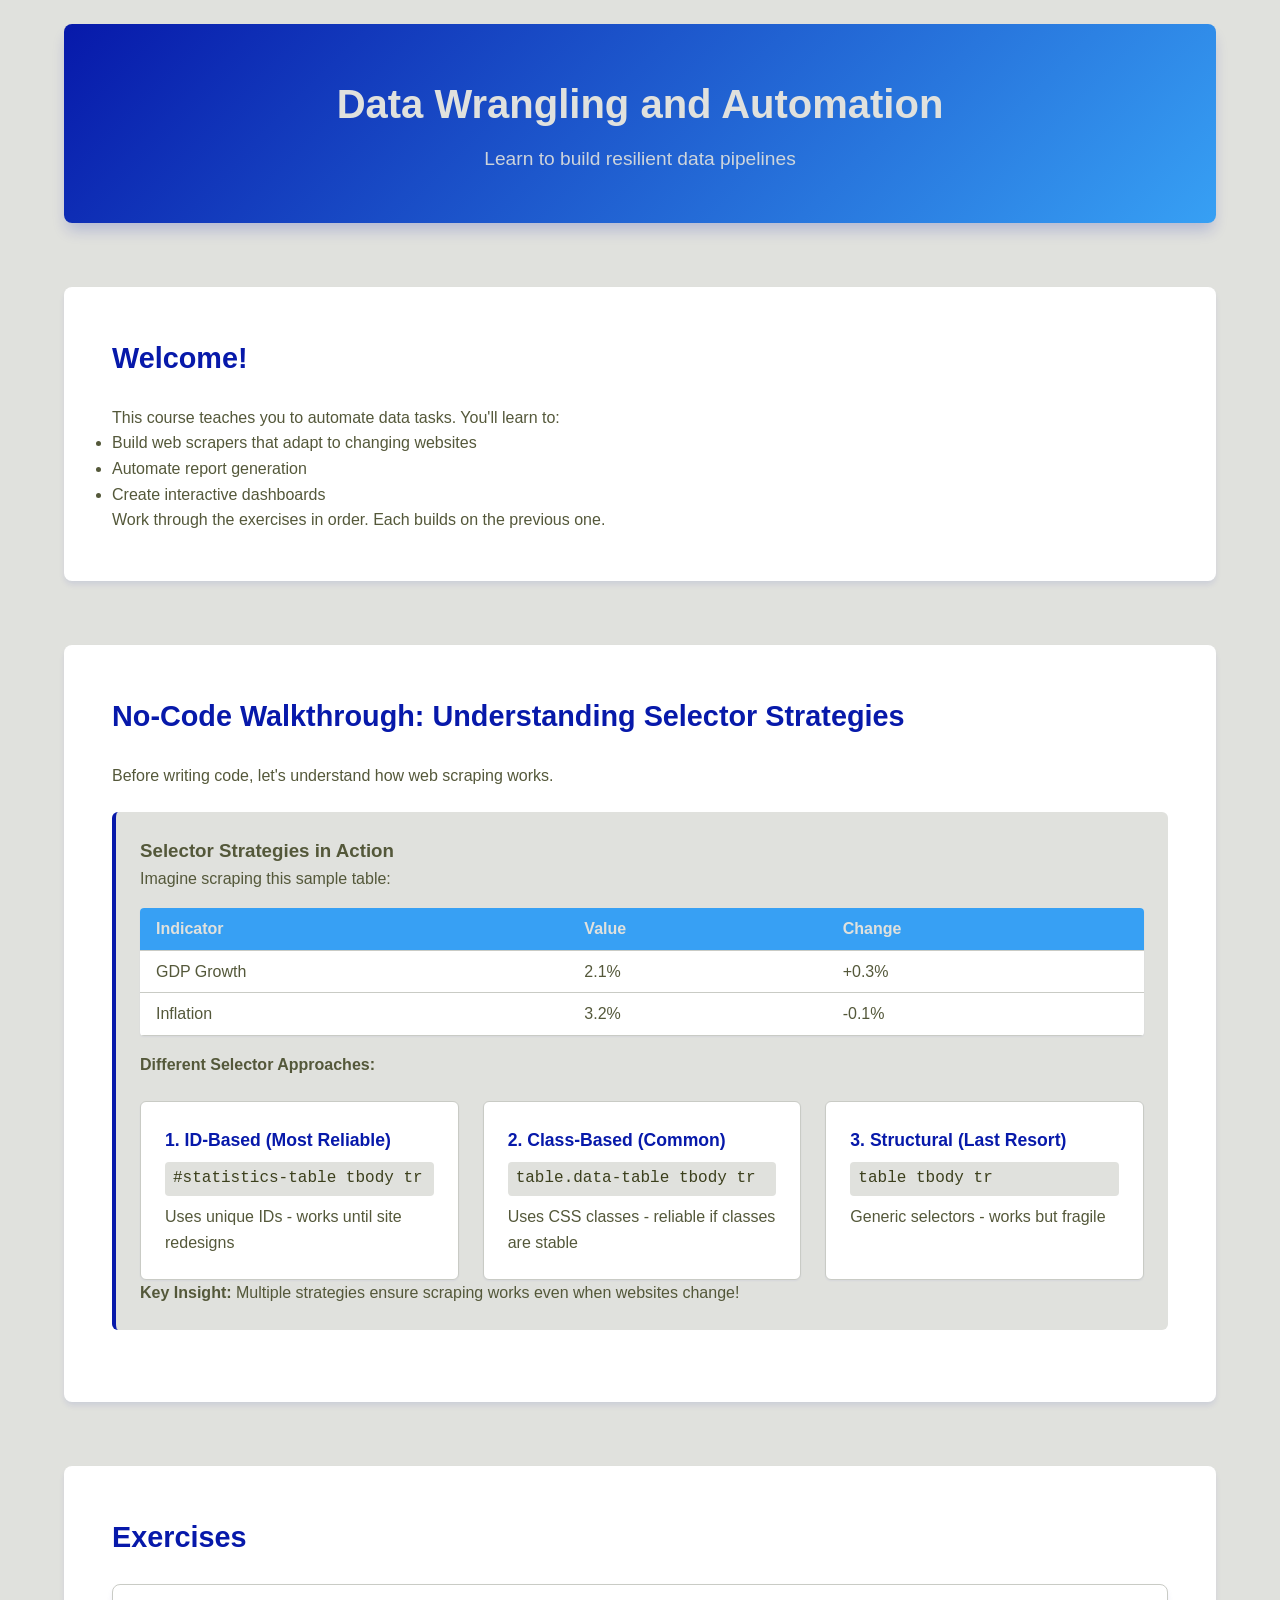
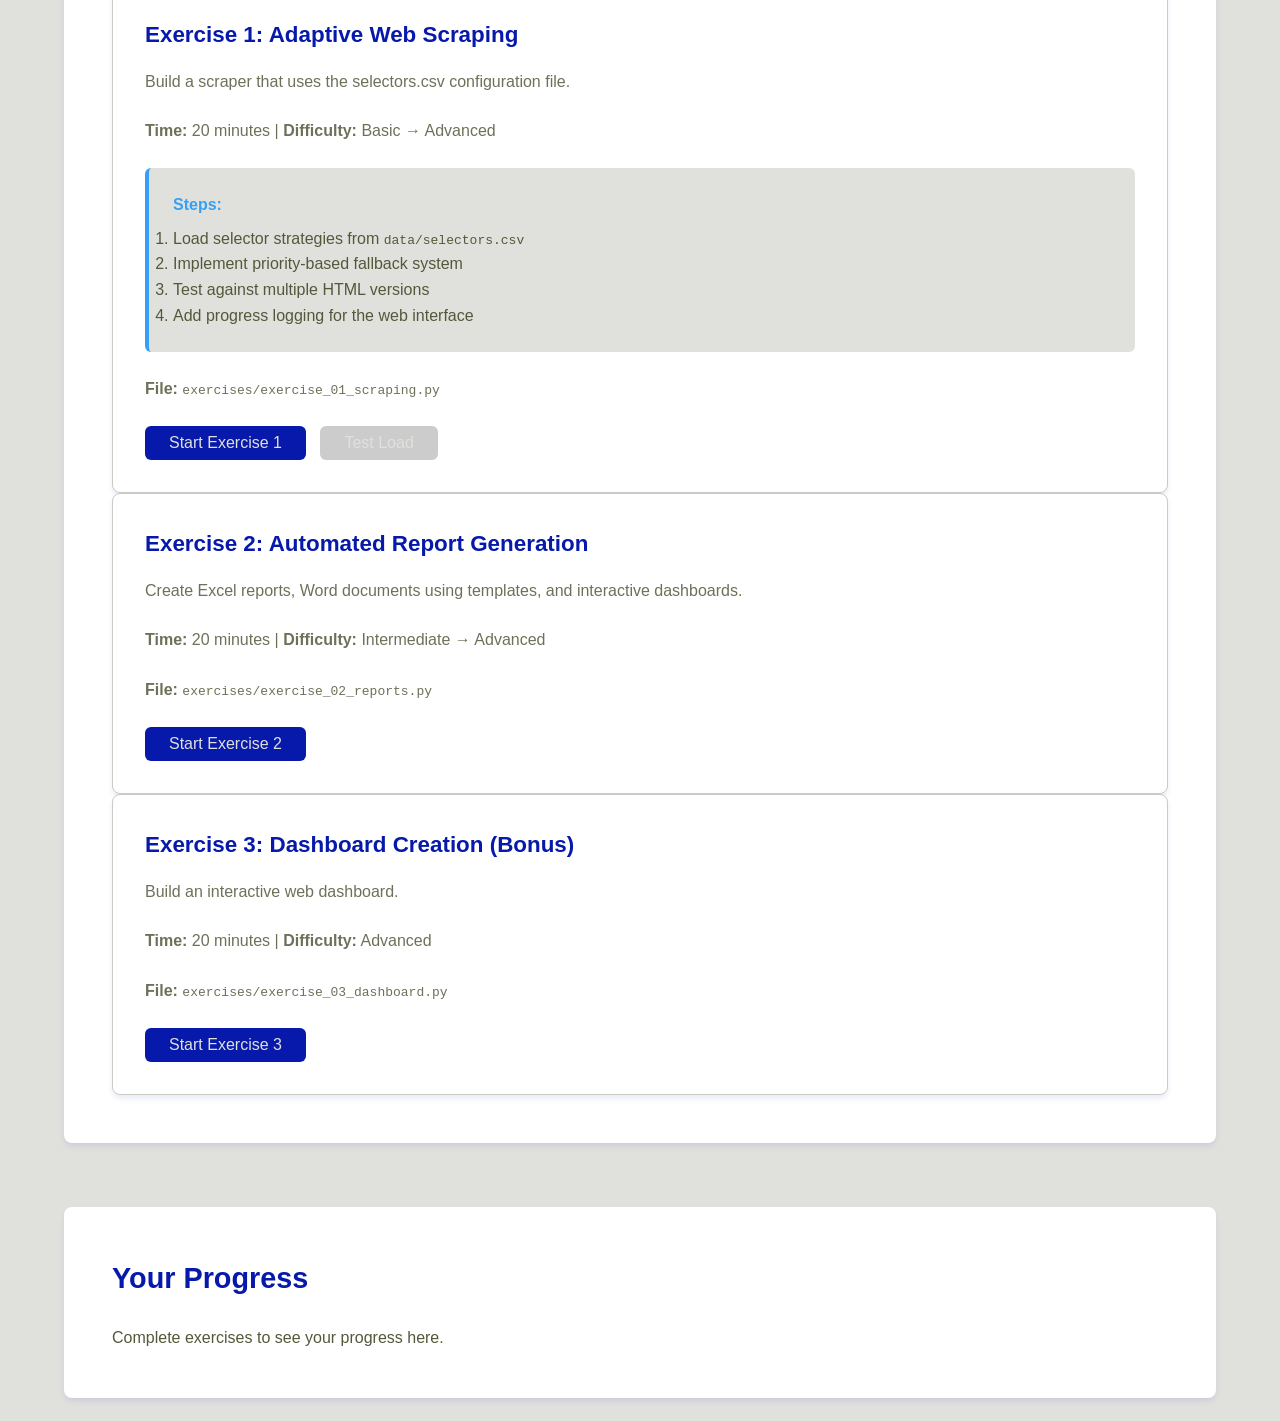
==== commit b3f9bd32: "Added demo at start of exercise" ====
--- a/index.html
+++ b/index.html
@@ -80,6 +80,7 @@
                 </div>
                 <p><strong>File:</strong> <code>exercises/exercise_01_scraping.py</code></p>
                 <button onclick="runExercise(1)">Start Exercise 1</button>
+                <button onclick="testLoad()" style="margin-left: 10px; background: #ccc;">Test Load</button>
             </div>
 
             <div class="exercise-card">
--- a/assets/css/main.css
+++ b/assets/css/main.css
@@ -3,27 +3,33 @@
    ========================================================================== */
 
 :root {
-    /* Colors */
-    --primary-color: #2563eb;
-    --primary-dark: #1e40af;
-    --primary-light: #3b82f6;
-    --secondary-color: #64748b;
-    --success-color: #22c55e;
-    --warning-color: #f59e0b;
-    --error-color: #ef4444;
-    --info-color: #06b6d4;
-    
-    /* Grays */
-    --gray-50: #f9fafb;
-    --gray-100: #f3f4f6;
-    --gray-200: #e5e7eb;
-    --gray-300: #d1d5db;
-    --gray-400: #9ca3af;
-    --gray-500: #6b7280;
-    --gray-600: #4b5563;
-    --gray-700: #374151;
-    --gray-800: #1f2937;
-    --gray-900: #111827;
+    /* Blue Connector Color Palette */
+    --primary-dark: #0719aa;      /* Dark blue */
+    --primary-light: #37a0f4;     /* Light blue */
+    --cream: #e0e1dd;             /* Cream */
+    --orange: #fe9000;            /* Orange */
+    --red: #a52422;               /* Red */
+
+    /* Derived colors for consistency */
+    --primary-color: var(--primary-dark);
+    --secondary-color: var(--primary-light);
+    --accent-color: var(--orange);
+    --success-color: var(--primary-light);
+    --warning-color: var(--orange);
+    --error-color: var(--red);
+    --info-color: var(--primary-light);
+
+    /* Neutral grays with cream base */
+    --gray-50: var(--cream);
+    --gray-100: #d4d6d2;
+    --gray-200: #c9cbc5;
+    --gray-300: #b8bbb2;
+    --gray-400: #9fa294;
+    --gray-500: #868a76;
+    --gray-600: #6d7158;
+    --gray-700: #54583a;
+    --gray-800: #3b3f1c;
+    --gray-900: #222600;
     
     /* Typography */
     --font-main: -apple-system, BlinkMacSystemFont, 'Segoe UI', Roboto, 'Helvetica Neue', Arial, sans-serif;
@@ -45,7 +51,213 @@
     --radius-xl: 0.75rem;
     
     /* Shadows */
-    --shadow-sm: 0 1px 2px 0 rgba(0, 0, 0, 0.05);
-    --shadow-md: 0 4px 6px -1px rgba(0, 0, 0, 0.1), 0 2px 4px -1px rgba(0, 0, 0, 0.06);
-    --shadow-lg: 0 10px 15px -3px rgba(0, 0, 0, 0.1), 0 4px 6px -2px rgba(0, 0, 0, 0.05);
-    --shadow-xl: 0 20px 25px -5px rgba(0, 0, 0, 0.1), 0 10px+    --shadow-sm: 0 1px 2px 0 rgba(7, 25, 170, 0.05);
+    --shadow-md: 0 4px 6px -1px rgba(7, 25, 170, 0.1), 0 2px 4px -1px rgba(7, 25, 170, 0.06);
+    --shadow-lg: 0 10px 15px -3px rgba(7, 25, 170, 0.1), 0 4px 6px -2px rgba(7, 25, 170, 0.05);
+    --shadow-xl: 0 20px 25px -5px rgba(7, 25, 170, 0.1), 0 10px 15px -3px rgba(7, 25, 170, 0.1);
+}
+
+/* ==========================================================================
+   Page Layout & Typography
+   ========================================================================== */
+
+* {
+    box-sizing: border-box;
+    margin: 0;
+    padding: 0;
+}
+
+body {
+    font-family: -apple-system, BlinkMacSystemFont, 'Segoe UI', Roboto, 'Helvetica Neue', Arial, sans-serif;
+    line-height: 1.6;
+    color: var(--gray-700);
+    background-color: var(--cream);
+    max-width: 1200px;
+    margin: 0 auto;
+    padding: 1.5rem;
+}
+
+header {
+    text-align: center;
+    margin-bottom: 4rem;
+    padding: 3rem 0;
+    background: linear-gradient(135deg, var(--primary-dark), var(--primary-light));
+    color: var(--cream);
+    border-radius: 0.5rem;
+    box-shadow: 0 10px 15px -3px rgba(7, 25, 170, 0.2);
+}
+
+header h1 {
+    font-size: 2.5rem;
+    margin-bottom: 0.5rem;
+}
+
+header p {
+    font-size: 1.2rem;
+    opacity: 0.9;
+}
+
+main {
+    display: grid;
+    gap: 4rem;
+}
+
+section {
+    background: white;
+    padding: 3rem;
+    border-radius: 0.5rem;
+    box-shadow: 0 4px 6px -1px rgba(7, 25, 170, 0.1);
+}
+
+section h2 {
+    color: var(--primary-dark);
+    margin-bottom: 1.5rem;
+    font-size: 1.8rem;
+}
+
+/* ==========================================================================
+   Selector Walkthrough Styles
+   ========================================================================== */
+
+.selector-demo {
+    background: var(--cream);
+    padding: 1.5rem;
+    border-radius: 0.375rem;
+    border-left: 4px solid var(--primary-dark);
+    margin: 1.5rem 0;
+}
+
+.sample-table {
+    width: 100%;
+    border-collapse: collapse;
+    margin: 1rem 0;
+    background: white;
+    border-radius: 0.25rem;
+    overflow: hidden;
+    box-shadow: 0 1px 2px 0 rgba(7, 25, 170, 0.05);
+}
+
+.sample-table th,
+.sample-table td {
+    padding: 0.5rem 1rem;
+    text-align: left;
+    border-bottom: 1px solid var(--gray-200);
+}
+
+.sample-table th {
+    background: var(--primary-light);
+    font-weight: 600;
+    color: var(--cream);
+}
+
+.strategy-examples {
+    display: grid;
+    grid-template-columns: repeat(auto-fit, minmax(300px, 1fr));
+    gap: 1.5rem;
+    margin-top: 1.5rem;
+}
+
+.strategy {
+    background: white;
+    padding: 1.5rem;
+    border-radius: 0.375rem;
+    box-shadow: 0 1px 2px 0 rgba(7, 25, 170, 0.05);
+    border: 1px solid var(--gray-200);
+}
+
+.strategy h5 {
+    color: var(--primary-dark);
+    margin-bottom: 0.5rem;
+    font-size: 1.1rem;
+}
+
+.strategy code {
+    background: var(--cream);
+    padding: 0.25rem 0.5rem;
+    border-radius: 0.25rem;
+    font-family: 'Monaco', 'Courier New', monospace;
+    color: var(--gray-800);
+    display: block;
+    margin: 0.5rem 0;
+}
+
+/* ==========================================================================
+   Exercise Cards
+   ========================================================================== */
+
+.exercise-card {
+    background: white;
+    padding: 2rem;
+    border-radius: 0.5rem;
+    box-shadow: 0 4px 6px -1px rgba(7, 25, 170, 0.1);
+    border: 1px solid var(--gray-200);
+    transition: transform 0.2s, box-shadow 0.2s;
+}
+
+.exercise-card:hover {
+    transform: translateY(-2px);
+    box-shadow: 0 10px 15px -3px rgba(7, 25, 170, 0.15);
+}
+
+.exercise-card h3 {
+    color: var(--primary-dark);
+    margin-bottom: 1rem;
+    font-size: 1.4rem;
+}
+
+.exercise-card p {
+    color: var(--gray-600);
+    margin-bottom: 1.5rem;
+    line-height: 1.6;
+}
+
+.exercise-steps {
+    background: var(--cream);
+    padding: 1.5rem;
+    border-radius: 0.375rem;
+    margin: 1.5rem 0;
+    border-left: 4px solid var(--primary-light);
+}
+
+.exercise-steps h4 {
+    color: var(--primary-light);
+    margin-bottom: 0.5rem;
+}
+
+.exercise-card button {
+    background: var(--primary-dark);
+    color: var(--cream);
+    border: none;
+    padding: 0.5rem 1.5rem;
+    border-radius: 0.375rem;
+    cursor: pointer;
+    font-size: 1rem;
+    font-weight: 500;
+    transition: background-color 0.2s;
+}
+
+.exercise-card button:hover {
+    background: var(--primary-light);
+}
+
+/* ==========================================================================
+   Responsive Design
+   ========================================================================== */
+
+@media (max-width: 768px) {
+    body {
+        padding: 1rem;
+    }
+
+    header h1 {
+        font-size: 2rem;
+    }
+
+    .strategy-examples {
+        grid-template-columns: 1fr;
+    }
+
+    .exercise-card {
+        padding: 1.5rem;
+    }
+}
--- a/assets/css/exercises.css
+++ b/assets/css/exercises.css
@@ -18,8 +18,8 @@
 
 /* Output area */
 .output-area {
-    background: #f8f9fa;
-    border: 1px solid #ddd;
+    background: var(--gray-100);
+    border: 1px solid var(--gray-200);
     border-radius: var(--radius-md);
     padding: 1rem;
     margin: 1rem 0;
@@ -31,7 +31,7 @@
 .progress-bar {
     width: 100%;
     height: 8px;
-    background: #e5e7eb;
+    background: var(--gray-200);
     border-radius: var(--radius-sm);
     overflow: hidden;
 }
@@ -40,4 +40,302 @@
     height: 100%;
     background: var(--primary-color);
     transition: width 0.3s;
+}
+
+/* Exercise Modal */
+.exercise-modal {
+    position: fixed;
+    top: 0;
+    left: 0;
+    width: 100%;
+    height: 100%;
+    z-index: 1000;
+    display: flex;
+    align-items: center;
+    justify-content: center;
+}
+
+.exercise-overlay {
+    position: absolute;
+    top: 0;
+    left: 0;
+    width: 100%;
+    height: 100%;
+    background: rgba(0, 0, 0, 0.5);
+}
+
+.exercise-content {
+    position: relative;
+    background: white;
+    border-radius: var(--radius-lg);
+    box-shadow: var(--shadow-xl);
+    max-width: 90vw;
+    max-height: 90vh;
+    width: 800px;
+    overflow: hidden;
+    display: flex;
+    flex-direction: column;
+}
+
+.exercise-header {
+    display: flex;
+    justify-content: space-between;
+    align-items: center;
+    padding: 1.5rem;
+    border-bottom: 1px solid var(--gray-200);
+    background: var(--primary-dark);
+    color: white;
+}
+
+.exercise-header h2 {
+    margin: 0;
+    font-size: 1.5rem;
+}
+
+.close-btn {
+    background: none;
+    border: none;
+    color: white;
+    font-size: 2rem;
+    cursor: pointer;
+    padding: 0;
+    width: 30px;
+    height: 30px;
+    display: flex;
+    align-items: center;
+    justify-content: center;
+}
+
+.close-btn:hover {
+    background: rgba(255, 255, 255, 0.1);
+    border-radius: 50%;
+}
+
+.exercise-progress {
+    padding: 1rem 1.5rem;
+    border-bottom: 1px solid var(--gray-200);
+    display: flex;
+    align-items: center;
+    gap: 1rem;
+}
+
+.progress-text {
+    font-weight: 500;
+    color: var(--gray-700);
+}
+
+.exercise-body {
+    flex: 1;
+    display: flex;
+    flex-direction: column;
+    max-height: 60vh;
+}
+
+.step-content {
+    flex: 1;
+    padding: 1.5rem;
+    overflow-y: auto;
+}
+
+.step-content h3 {
+    margin-top: 0;
+    color: var(--primary-dark);
+    border-bottom: 2px solid var(--orange);
+    padding-bottom: 0.5rem;
+}
+
+#code-display {
+    background: var(--gray-100);
+    border: 1px solid var(--gray-200);
+    border-radius: var(--radius-md);
+    padding: 1rem;
+    font-family: 'Monaco', 'Courier New', monospace;
+    font-size: 0.9rem;
+    line-height: 1.4;
+    white-space: pre-wrap;
+    margin: 1rem 0;
+    overflow-x: auto;
+}
+
+.exercise-controls {
+    display: flex;
+    justify-content: space-between;
+    padding: 1.5rem;
+    border-top: 1px solid var(--gray-200);
+    background: var(--gray-50);
+}
+
+.exercise-controls button {
+    padding: 0.75rem 1.5rem;
+    border: none;
+    border-radius: var(--radius-md);
+    font-weight: 500;
+    cursor: pointer;
+    transition: all 0.2s;
+}
+
+#prev-btn {
+    background: var(--gray-200);
+    color: var(--gray-700);
+}
+
+#prev-btn:hover:not(:disabled) {
+    background: var(--gray-300);
+}
+
+#run-btn {
+    background: var(--primary-dark);
+    color: white;
+}
+
+#run-btn:hover {
+    background: var(--primary-light);
+}
+
+#next-btn {
+    background: var(--orange);
+    color: white;
+}
+
+#next-btn:hover:not(:disabled) {
+    background: #e69300;
+}
+
+.exercise-controls button:disabled {
+    opacity: 0.5;
+    cursor: not-allowed;
+}
+
+.output-success {
+    color: var(--primary-dark);
+    background: rgba(55, 160, 244, 0.1);
+    padding: 0.5rem;
+    border-radius: var(--radius-sm);
+    border-left: 4px solid var(--primary-light);
+}
+
+.output-error {
+    color: var(--red);
+    background: rgba(165, 36, 34, 0.1);
+    padding: 0.5rem;
+    border-radius: var(--radius-sm);
+    border-left: 4px solid var(--red);
+}
+
+.error-message {
+    position: fixed;
+    top: 20px;
+    right: 20px;
+    background: var(--red);
+    color: white;
+    padding: 1rem;
+    border-radius: var(--radius-md);
+    box-shadow: var(--shadow-lg);
+    z-index: 1001;
+}
+
+/* Demo-specific styles */
+.demo-body {
+    display: grid;
+    grid-template-columns: 1fr 1fr;
+    gap: 2rem;
+    padding: 1.5rem;
+    flex: 1;
+    overflow-y: auto;
+}
+
+.selector-info {
+    background: var(--gray-50);
+    padding: 1.5rem;
+    border-radius: var(--radius-md);
+    border: 1px solid var(--gray-200);
+}
+
+.selector-info h3 {
+    margin-top: 0;
+    color: var(--primary-dark);
+    border-bottom: 2px solid var(--orange);
+    padding-bottom: 0.5rem;
+}
+
+.selector-details p {
+    margin: 0.5rem 0;
+}
+
+.selector-details code {
+    background: white;
+    padding: 0.25rem 0.5rem;
+    border-radius: var(--radius-sm);
+    font-family: 'Monaco', monospace;
+    border: 1px solid var(--gray-200);
+}
+
+.results-section {
+    background: white;
+    padding: 1.5rem;
+    border-radius: var(--radius-md);
+    border: 1px solid var(--gray-200);
+}
+
+.results-section h4 {
+    margin-top: 0;
+    color: var(--primary-dark);
+}
+
+.result-status {
+    margin: 1rem 0;
+}
+
+.status-indicator {
+    padding: 0.75rem 1rem;
+    border-radius: var(--radius-md);
+    font-weight: 500;
+    text-align: center;
+}
+
+.status-indicator.testing {
+    background: var(--gray-100);
+    color: var(--gray-700);
+    border: 1px solid var(--gray-300);
+}
+
+.status-indicator.success {
+    background: rgba(55, 160, 244, 0.1);
+    color: var(--primary-dark);
+    border: 1px solid var(--primary-light);
+}
+
+.status-indicator.failure {
+    background: rgba(254, 144, 0, 0.1);
+    color: var(--orange);
+    border: 1px solid var(--orange);
+}
+
+.status-indicator.error {
+    background: rgba(165, 36, 34, 0.1);
+    color: var(--red);
+    border: 1px solid var(--red);
+}
+
+.status-indicator.completion {
+    background: rgba(7, 25, 170, 0.1);
+    color: var(--primary-dark);
+    border: 1px solid var(--primary-dark);
+}
+
+.data-table-container {
+    margin-top: 1rem;
+}
+
+.data-table-container h5 {
+    color: var(--primary-dark);
+    margin-bottom: 0.5rem;
+}
+
+.demo-controls {
+    display: flex;
+    justify-content: space-between;
+    padding: 1.5rem;
+    border-top: 1px solid var(--gray-200);
+    background: var(--gray-50);
 }
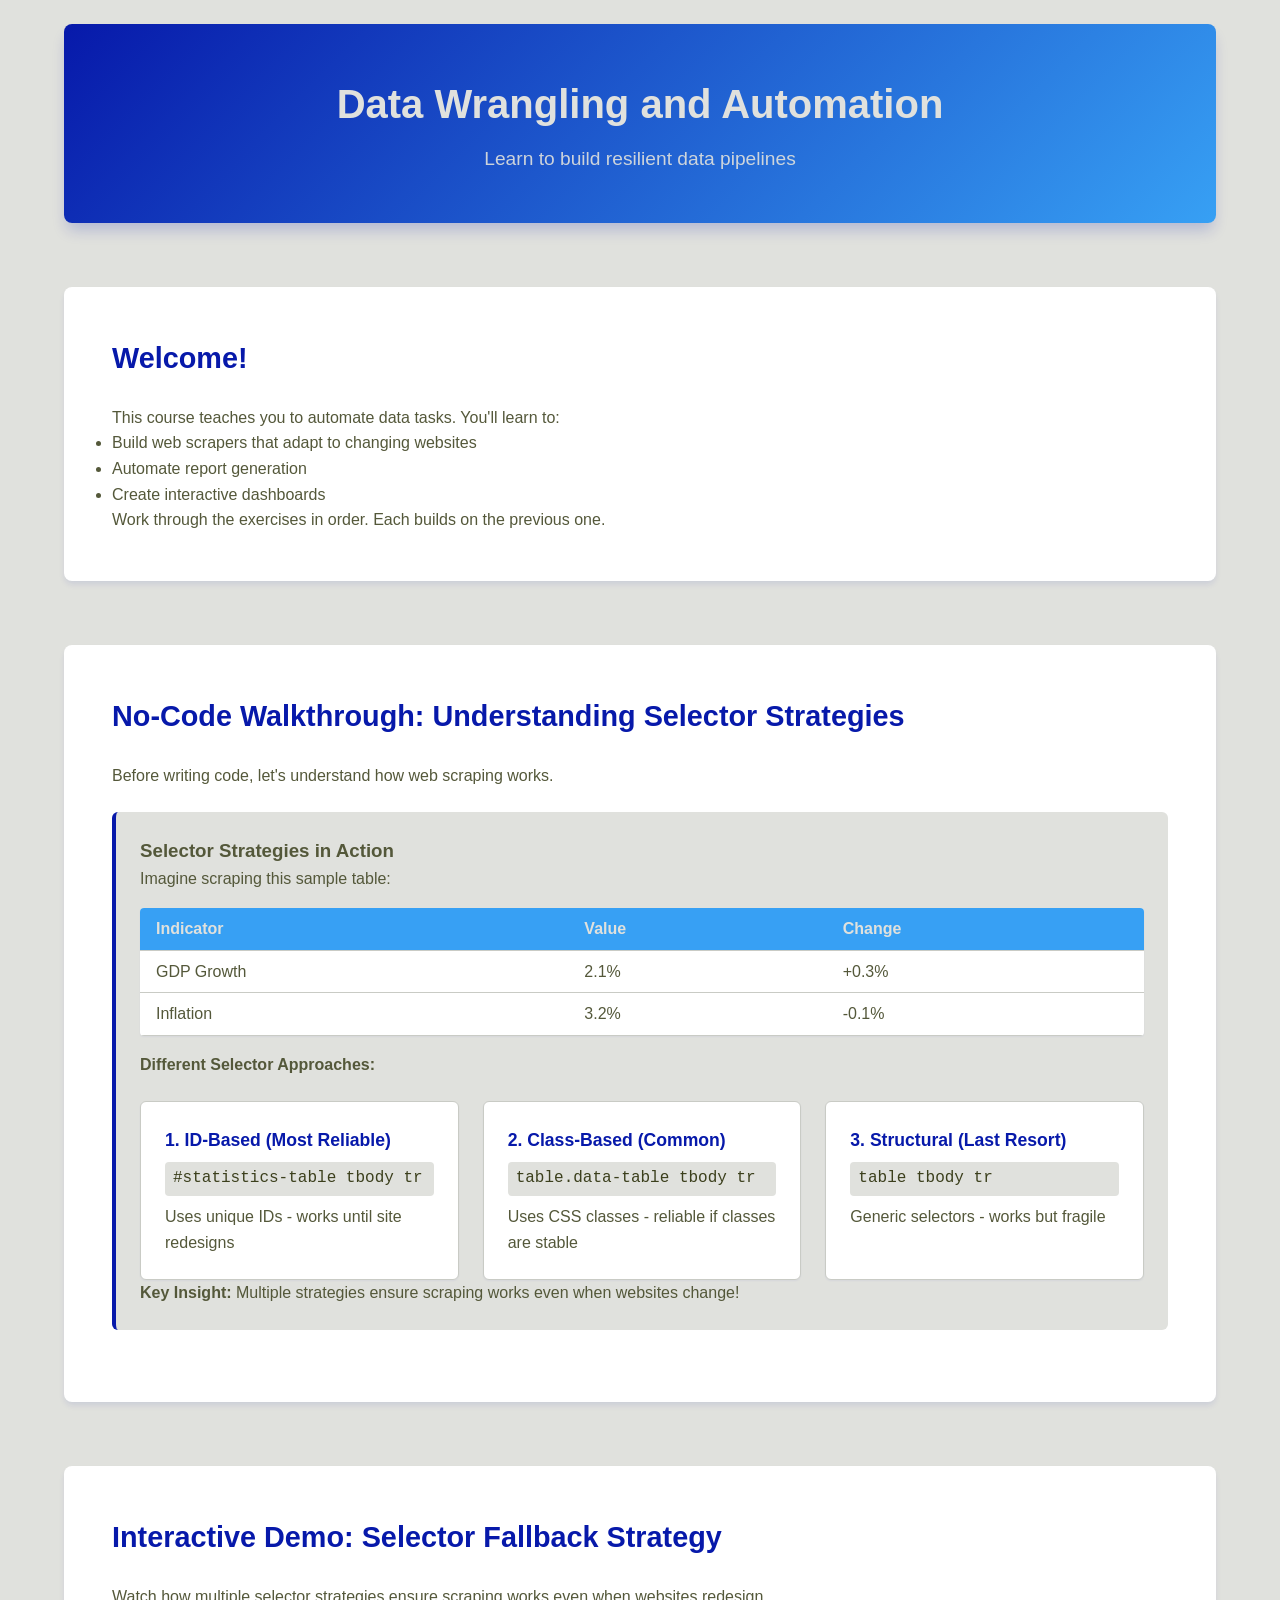
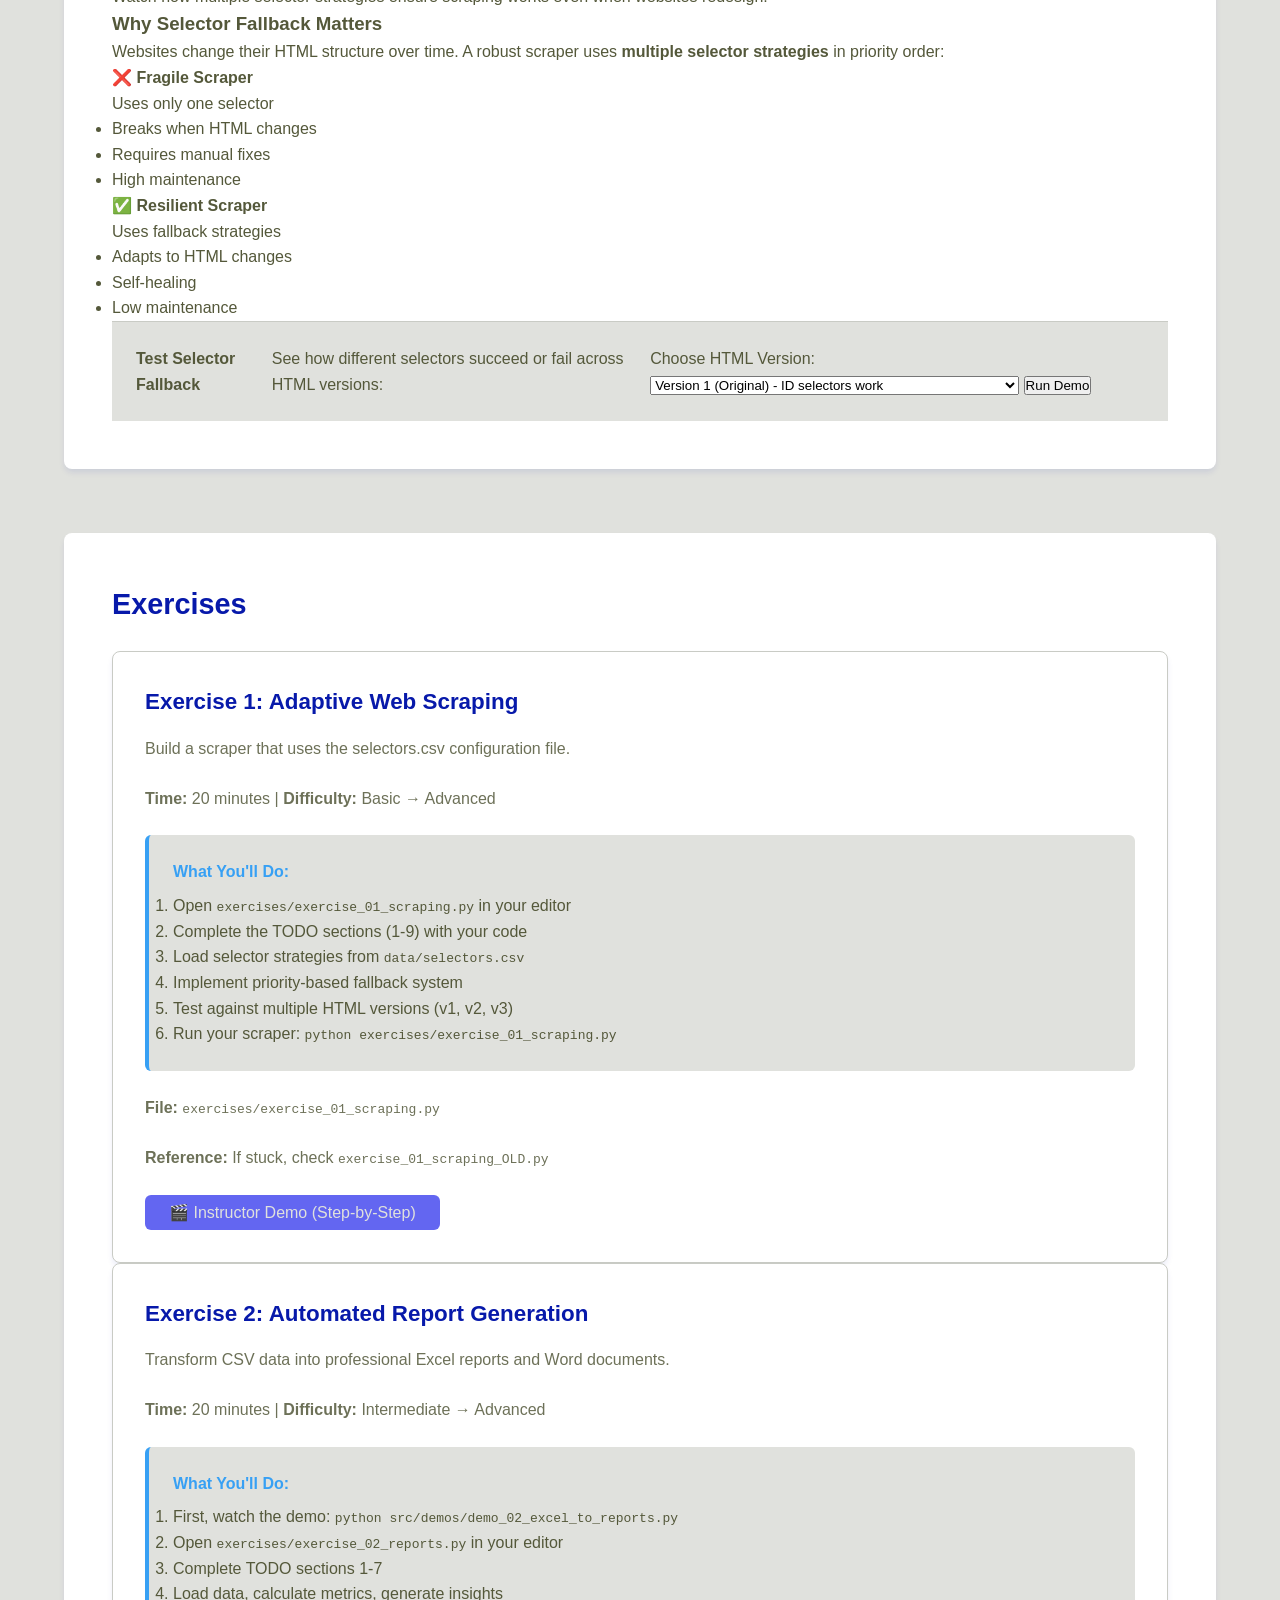
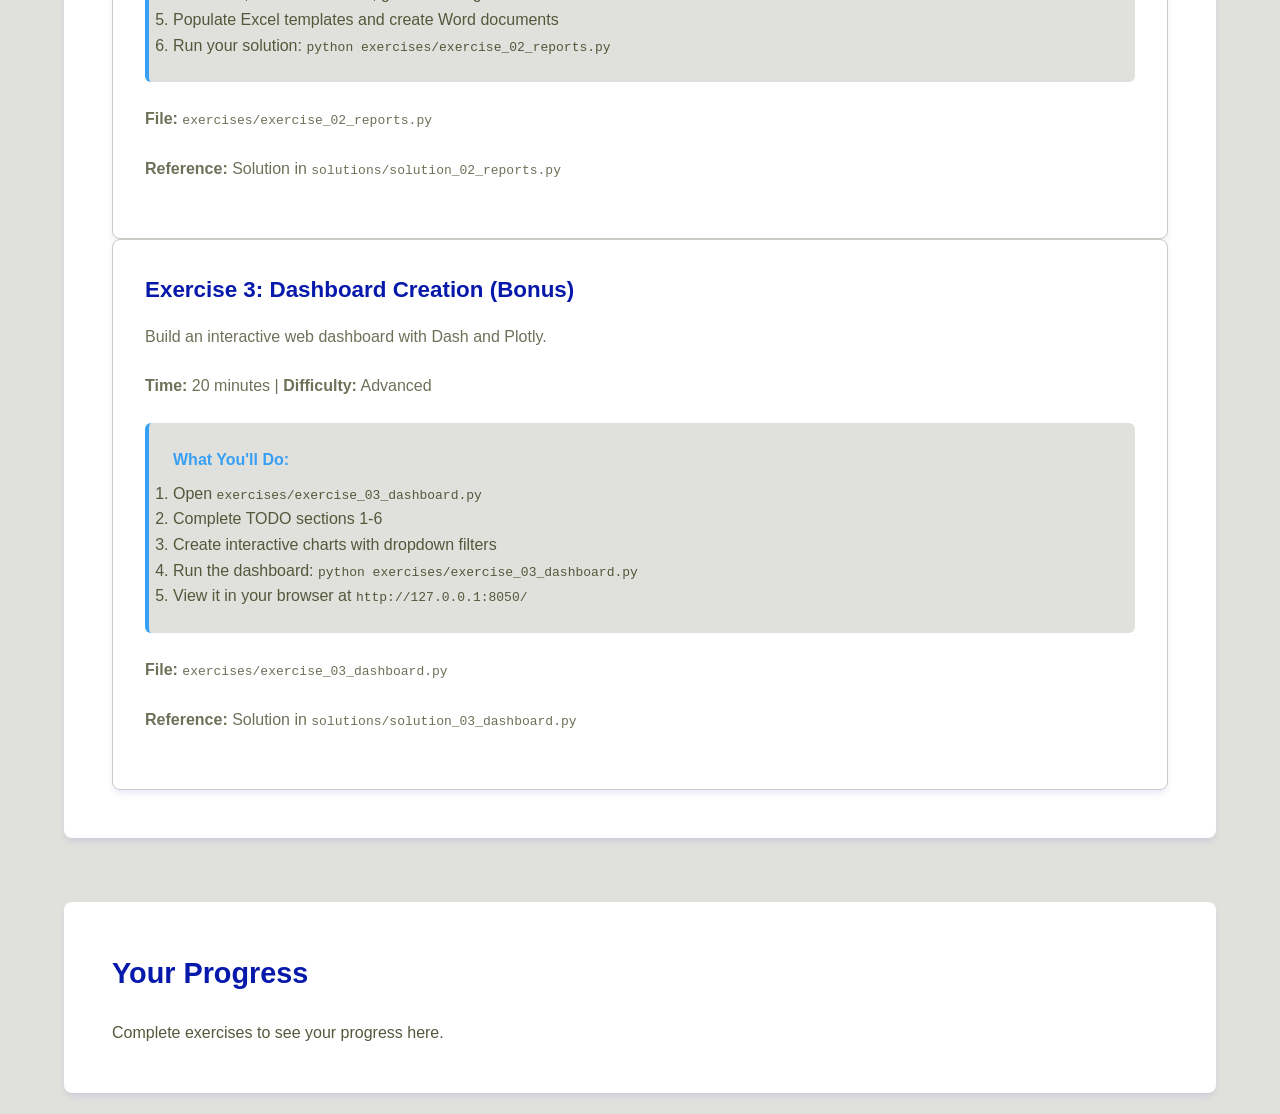
==== commit 67db6a9d: "Add interactive selector fallback demo and fix critical course blockers" ====
--- a/index.html
+++ b/index.html
@@ -62,6 +62,56 @@
             </div>
         </section>
 
+        <section id="playwright-demo">
+            <h2>Interactive Demo: Selector Fallback Strategy</h2>
+            <p>Watch how multiple selector strategies ensure scraping works even when websites redesign.</p>
+
+            <div class="demo-comparison">
+                <div class="demo-intro">
+                    <h3>Why Selector Fallback Matters</h3>
+                    <p>Websites change their HTML structure over time. A robust scraper uses <strong>multiple selector strategies</strong> in priority order:</p>
+                    <div class="comparison-grid">
+                        <div class="comparison-card">
+                            <h4>❌ Fragile Scraper</h4>
+                            <p>Uses only one selector</p>
+                            <ul>
+                                <li>Breaks when HTML changes</li>
+                                <li>Requires manual fixes</li>
+                                <li>High maintenance</li>
+                            </ul>
+                        </div>
+                        <div class="comparison-card">
+                            <h4>✅ Resilient Scraper</h4>
+                            <p>Uses fallback strategies</p>
+                            <ul>
+                                <li>Adapts to HTML changes</li>
+                                <li>Self-healing</li>
+                                <li>Low maintenance</li>
+                            </ul>
+                        </div>
+                    </div>
+                </div>
+
+                <div class="demo-controls">
+                    <h4>Test Selector Fallback</h4>
+                    <p>See how different selectors succeed or fail across HTML versions:</p>
+                    <div class="demo-form">
+                        <label for="demo-version">Choose HTML Version:</label>
+                        <select id="demo-version">
+                            <option value="v1">Version 1 (Original) - ID selectors work</option>
+                            <option value="v2">Version 2 (Redesigned) - IDs changed</option>
+                            <option value="v3">Version 3 (Major Redesign) - Only semantic selectors work</option>
+                        </select>
+                        <button onclick="runPlaywrightDemo()" class="demo-button">Run Demo</button>
+                    </div>
+                </div>
+
+                <div id="demo-results" style="display: none;">
+                    <div id="demo-output"></div>
+                </div>
+            </div>
+        </section>
+
         <section id="exercises">
             <h2>Exercises</h2>
 
@@ -70,33 +120,56 @@
                 <p>Build a scraper that uses the selectors.csv configuration file.</p>
                 <p><strong>Time:</strong> 20 minutes | <strong>Difficulty:</strong> Basic → Advanced</p>
                 <div class="exercise-steps">
-                    <h4>Steps:</h4>
+                    <h4>What You'll Do:</h4>
                     <ol>
+                        <li>Open <code>exercises/exercise_01_scraping.py</code> in your editor</li>
+                        <li>Complete the TODO sections (1-9) with your code</li>
                         <li>Load selector strategies from <code>data/selectors.csv</code></li>
                         <li>Implement priority-based fallback system</li>
-                        <li>Test against multiple HTML versions</li>
-                        <li>Add progress logging for the web interface</li>
+                        <li>Test against multiple HTML versions (v1, v2, v3)</li>
+                        <li>Run your scraper: <code>python exercises/exercise_01_scraping.py</code></li>
                     </ol>
                 </div>
                 <p><strong>File:</strong> <code>exercises/exercise_01_scraping.py</code></p>
-                <button onclick="runExercise(1)">Start Exercise 1</button>
-                <button onclick="testLoad()" style="margin-left: 10px; background: #ccc;">Test Load</button>
+                <p><strong>Reference:</strong> If stuck, check <code>exercise_01_scraping_OLD.py</code></p>
+                <button onclick="runExercise(1)" style="background: #6366f1;">🎬 Instructor Demo (Step-by-Step)</button>
             </div>
 
             <div class="exercise-card">
                 <h3>Exercise 2: Automated Report Generation</h3>
-                <p>Create Excel reports, Word documents using templates, and interactive dashboards.</p>
+                <p>Transform CSV data into professional Excel reports and Word documents.</p>
                 <p><strong>Time:</strong> 20 minutes | <strong>Difficulty:</strong> Intermediate → Advanced</p>
+                <div class="exercise-steps">
+                    <h4>What You'll Do:</h4>
+                    <ol>
+                        <li>First, watch the demo: <code>python src/demos/demo_02_excel_to_reports.py</code></li>
+                        <li>Open <code>exercises/exercise_02_reports.py</code> in your editor</li>
+                        <li>Complete TODO sections 1-7</li>
+                        <li>Load data, calculate metrics, generate insights</li>
+                        <li>Populate Excel templates and create Word documents</li>
+                        <li>Run your solution: <code>python exercises/exercise_02_reports.py</code></li>
+                    </ol>
+                </div>
                 <p><strong>File:</strong> <code>exercises/exercise_02_reports.py</code></p>
-                <button onclick="runExercise(2)">Start Exercise 2</button>
+                <p><strong>Reference:</strong> Solution in <code>solutions/solution_02_reports.py</code></p>
             </div>
 
             <div class="exercise-card">
                 <h3>Exercise 3: Dashboard Creation (Bonus)</h3>
-                <p>Build an interactive web dashboard.</p>
+                <p>Build an interactive web dashboard with Dash and Plotly.</p>
                 <p><strong>Time:</strong> 20 minutes | <strong>Difficulty:</strong> Advanced</p>
+                <div class="exercise-steps">
+                    <h4>What You'll Do:</h4>
+                    <ol>
+                        <li>Open <code>exercises/exercise_03_dashboard.py</code></li>
+                        <li>Complete TODO sections 1-6</li>
+                        <li>Create interactive charts with dropdown filters</li>
+                        <li>Run the dashboard: <code>python exercises/exercise_03_dashboard.py</code></li>
+                        <li>View it in your browser at <code>http://127.0.0.1:8050/</code></li>
+                    </ol>
+                </div>
                 <p><strong>File:</strong> <code>exercises/exercise_03_dashboard.py</code></p>
-                <button onclick="runExercise(3)">Start Exercise 3</button>
+                <p><strong>Reference:</strong> Solution in <code>solutions/solution_03_dashboard.py</code></p>
             </div>
         </section>
 
--- a/assets/css/components.css
+++ b/assets/css/components.css
@@ -35,4 +35,201 @@
     display: flex;
     gap: 1rem;
     margin-bottom: 2rem;
+}
+
+/* Selector Fallback Demo */
+.fallback-demo {
+    margin-top: 1.5rem;
+}
+
+.demo-header {
+    background: #f0f7ff;
+    padding: 1.5rem;
+    border-radius: 8px;
+    margin-bottom: 1.5rem;
+    border-left: 4px solid #2563eb;
+}
+
+.demo-header h5 {
+    margin: 0 0 0.5rem 0;
+    color: #1e40af;
+}
+
+.demo-header p {
+    margin: 0.25rem 0;
+    font-size: 0.95rem;
+}
+
+.selector-attempts {
+    margin-bottom: 1.5rem;
+}
+
+.selector-attempt {
+    background: white;
+    border: 2px solid #e5e7eb;
+    border-radius: 8px;
+    padding: 1rem;
+    margin-bottom: 1rem;
+    transition: all 0.2s;
+}
+
+.selector-attempt.success {
+    border-color: #10b981;
+    background: #f0fdf4;
+}
+
+.selector-attempt.failed {
+    border-color: #f87171;
+    background: #fef2f2;
+    opacity: 0.85;
+}
+
+.selector-attempt.failed .attempt-header strong {
+    text-decoration: line-through;
+    color: #991b1b;
+}
+
+.selector-attempt.first-success {
+    border-width: 3px;
+    border-color: #10b981;
+    background: #ecfdf5;
+    box-shadow: 0 4px 6px rgba(16, 185, 129, 0.1);
+}
+
+.attempt-header {
+    display: flex;
+    align-items: center;
+    gap: 0.75rem;
+    margin-bottom: 0.75rem;
+    flex-wrap: wrap;
+}
+
+.priority-badge {
+    background: #6366f1;
+    color: white;
+    padding: 0.25rem 0.75rem;
+    border-radius: 12px;
+    font-size: 0.85rem;
+    font-weight: 600;
+}
+
+.status-icon {
+    font-size: 1.25rem;
+}
+
+.winner-badge {
+    background: linear-gradient(135deg, #10b981, #059669);
+    color: white;
+    padding: 0.25rem 0.75rem;
+    border-radius: 12px;
+    font-size: 0.85rem;
+    font-weight: 600;
+    margin-left: auto;
+}
+
+.attempt-details {
+    margin-left: 1rem;
+}
+
+.attempt-details code {
+    display: block;
+    background: #1f2937;
+    color: #10b981;
+    padding: 0.5rem;
+    border-radius: 4px;
+    font-family: 'Courier New', monospace;
+    font-size: 0.9rem;
+    margin: 0.5rem 0;
+    overflow-x: auto;
+}
+
+.comment {
+    color: #6b7280;
+    font-size: 0.9rem;
+    font-style: italic;
+    margin: 0.5rem 0;
+}
+
+.result-success {
+    color: #059669;
+    font-weight: 600;
+    margin: 0.5rem 0;
+}
+
+.result-failed {
+    color: #dc2626;
+    margin: 0.5rem 0;
+}
+
+.data-sample {
+    margin-top: 0.75rem;
+}
+
+.data-sample summary {
+    cursor: pointer;
+    color: #2563eb;
+    font-weight: 600;
+    padding: 0.5rem;
+    background: #eff6ff;
+    border-radius: 4px;
+    user-select: none;
+}
+
+.data-sample summary:hover {
+    background: #dbeafe;
+}
+
+.data-sample table {
+    width: 100%;
+    margin-top: 0.75rem;
+    border-collapse: collapse;
+    font-size: 0.9rem;
+}
+
+.data-sample th {
+    background: #f3f4f6;
+    padding: 0.5rem;
+    text-align: left;
+    border-bottom: 2px solid #d1d5db;
+}
+
+.data-sample td {
+    padding: 0.5rem;
+    border-bottom: 1px solid #e5e7eb;
+}
+
+.demo-summary {
+    background: #fefce8;
+    padding: 1.5rem;
+    border-radius: 8px;
+    border-left: 4px solid #eab308;
+}
+
+.demo-summary h5 {
+    margin: 0 0 0.75rem 0;
+    color: #854d0e;
+}
+
+.demo-summary ul {
+    list-style: none;
+    padding: 0;
+    margin: 0 0 1rem 0;
+}
+
+.demo-summary li {
+    padding: 0.25rem 0;
+}
+
+.key-insight {
+    background: white;
+    padding: 1rem;
+    border-radius: 6px;
+    border-left: 3px solid #eab308;
+    margin-top: 1rem;
+    font-size: 0.95rem;
+    line-height: 1.6;
+}
+
+.key-insight strong {
+    color: #854d0e;
 }
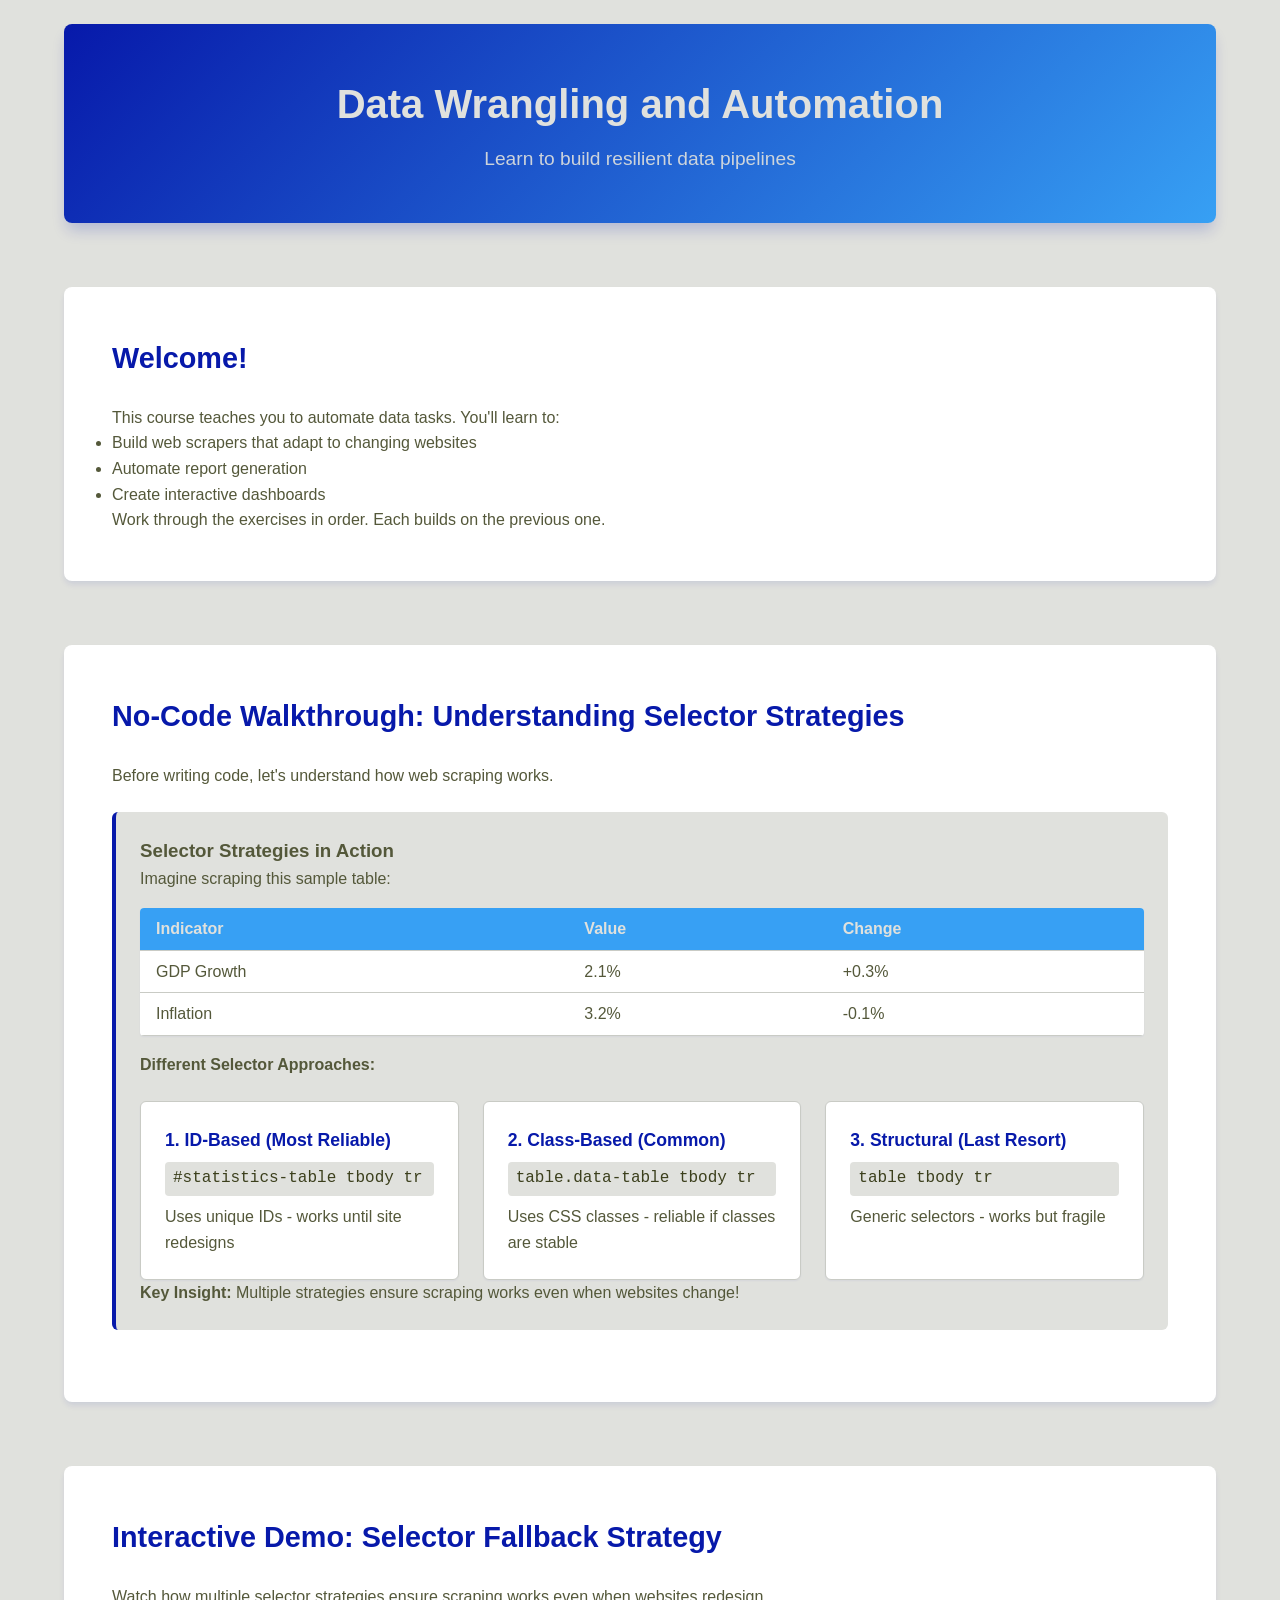
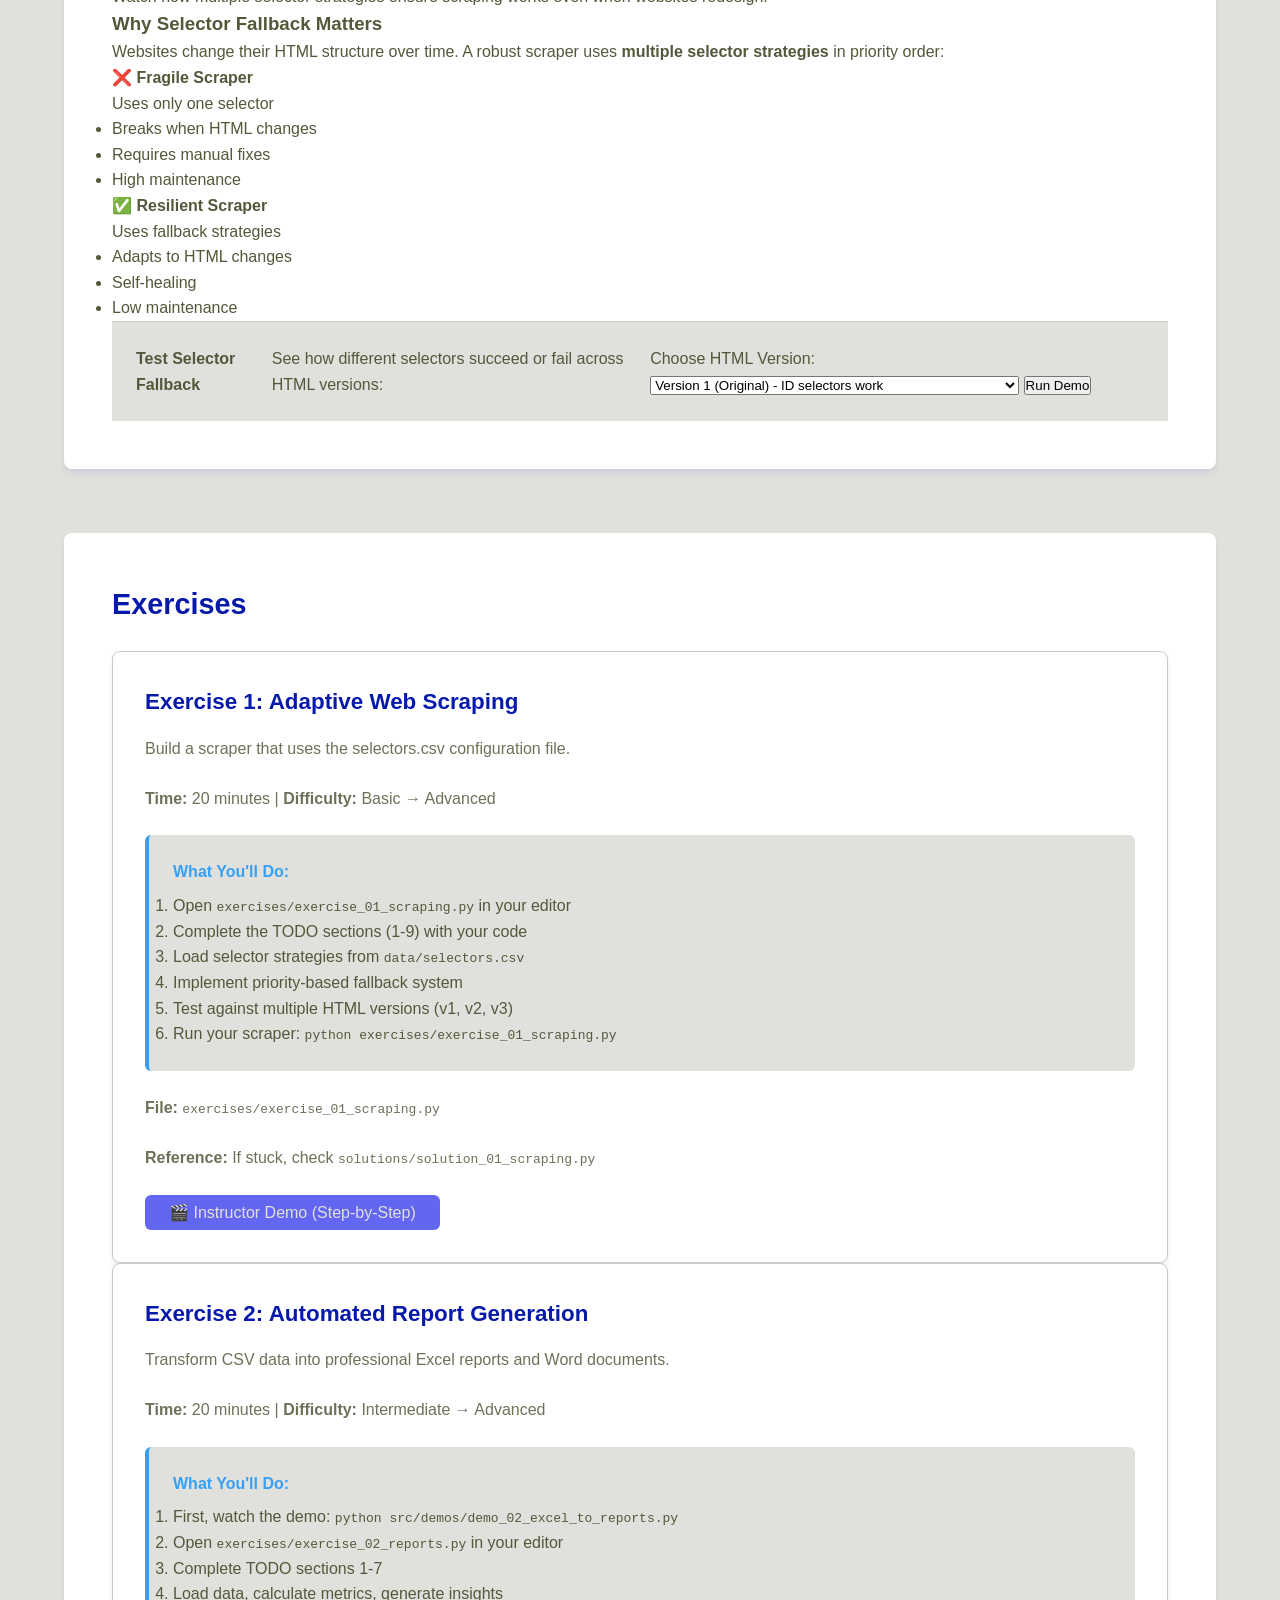
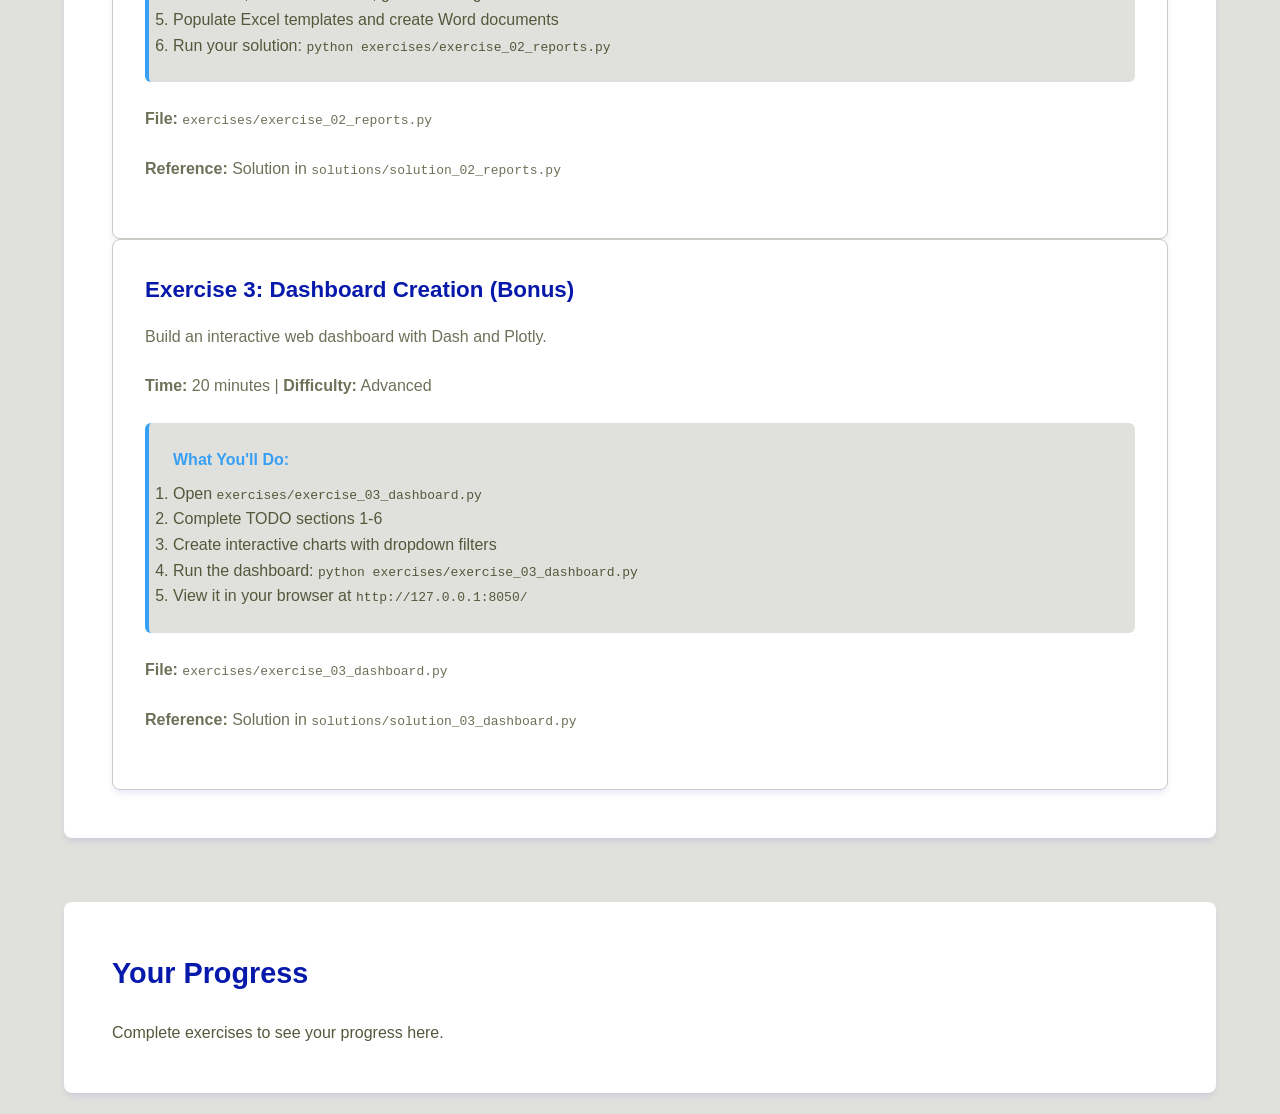
==== commit ce1c490b: "Added completed exercises as a guide" ====
--- a/index.html
+++ b/index.html
@@ -131,7 +131,7 @@
                     </ol>
                 </div>
                 <p><strong>File:</strong> <code>exercises/exercise_01_scraping.py</code></p>
-                <p><strong>Reference:</strong> If stuck, check <code>exercise_01_scraping_OLD.py</code></p>
+                <p><strong>Reference:</strong> If stuck, check <code>solutions/solution_01_scraping.py</code></p>
                 <button onclick="runExercise(1)" style="background: #6366f1;">🎬 Instructor Demo (Step-by-Step)</button>
             </div>
 
